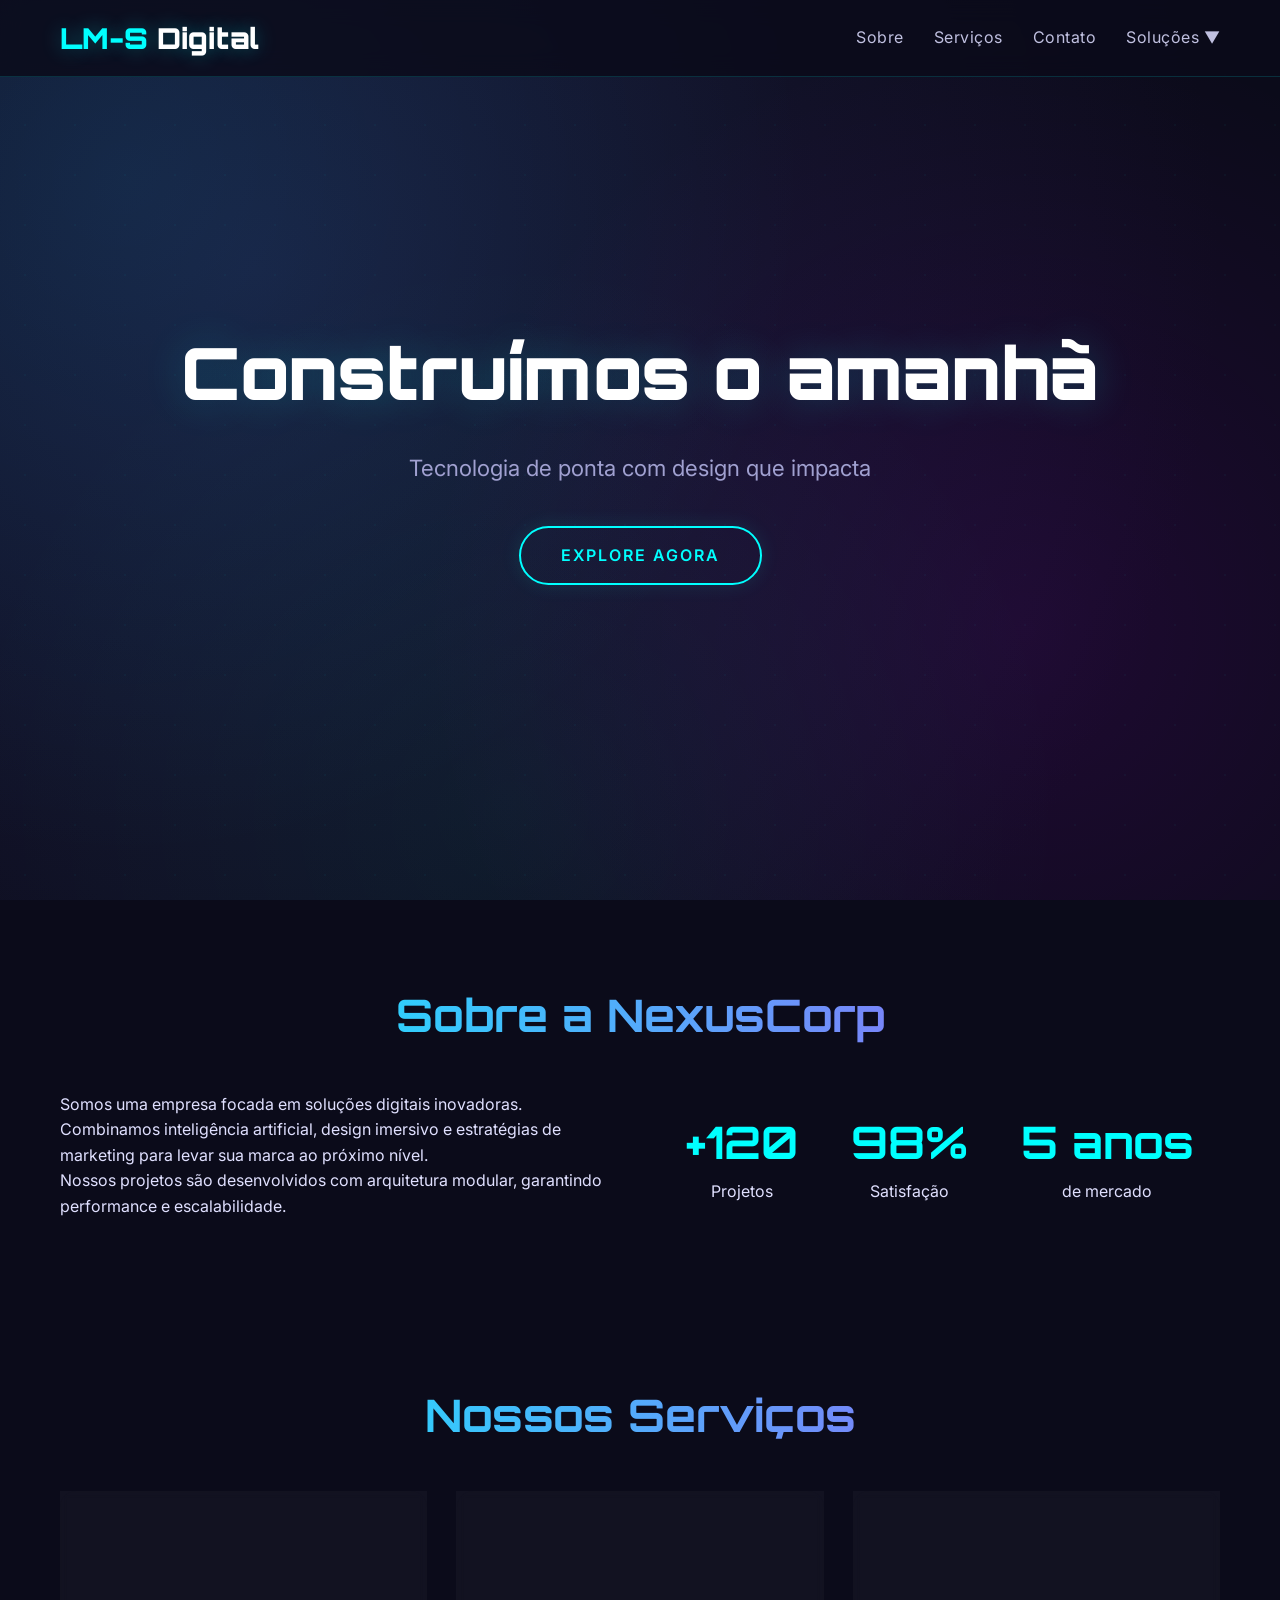
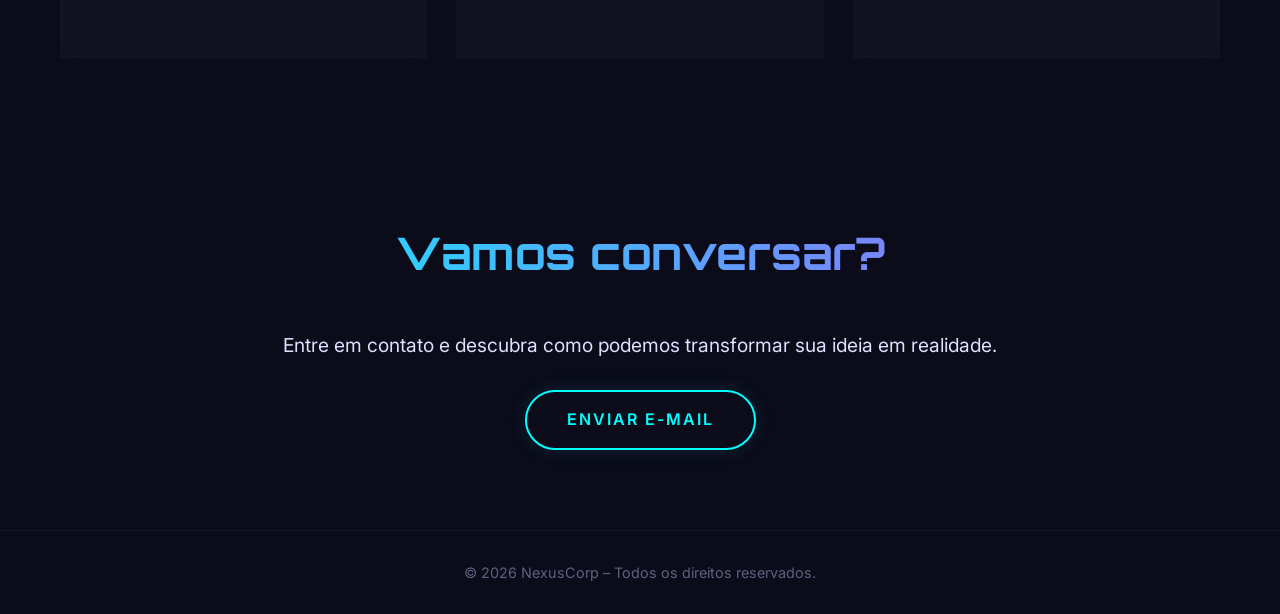
==== index.html @ a948b9ca "versão 01 completa" ====
<!DOCTYPE html>
<html lang="pt-BR">
<head>
  <meta charset="UTF-8">
  <meta name="viewport" content="width=device-width, initial-scale=1.0">
  <title>NexusCorp - Futuro da Tecnologia</title>
  <link rel="stylesheet" href="css/style.css">
  <link href="https://fonts.googleapis.com/css2?family=Orbitron:wght@400;700;900&family=Inter:wght@300;400;600&display=swap" rel="stylesheet">
</head>
<body>
  <!-- Fundo com partículas -->
  <div id="particles"></div>

  <!-- Navbar Futurista -->
  <nav class="navbar">
    <div class="container">
      <a href="#" class="logo">LM-S <span>Digital</span></a>
      <ul class="nav-links">
        <li><a href="#sobre">Sobre</a></li>
        <li><a href="#servicos">Serviços</a></li>
        <li><a href="#contato">Contato</a></li>
        <li class="dropdown">
          <a href="#" class="dropdown-toggle">Soluções ▼</a>
          <ul class="dropdown-menu">
            <li><a href="pages/institucional/index.html">Institucional</a></li>
            <li><a href="pages/portfolio/index.html">Portfólio</a></li>
            <li><a href="pages/ecommerce/index.html">E‑commerce</a></li>
            <li><a href="pages/blog/index.html">Blog</a></li>
            <li><a href="pages/landing/index.html">Landing Page</a></li>
          </ul>
        </li>
      </ul>
      <div class="hamburger">☰</div>
    </div>
  </nav>

  <!-- Hero -->
  <section class="hero">
    <div class="container">
      <h1 class="glitch" data-text="Construímos o amanhã">Construímos o amanhã</h1>
      <p class="subtitle">Tecnologia de ponta com design que impacta</p>
      <a href="#servicos" class="btn-neon">Explore agora</a>
    </div>
  </section>

  <!-- Sobre -->
  <section id="sobre" class="sobre">
    <div class="container">
      <h2>Sobre a NexusCorp</h2>
      <div class="grid-2">
        <div>
          <p>Somos uma empresa focada em soluções digitais inovadoras. Combinamos inteligência artificial, design imersivo e estratégias de marketing para levar sua marca ao próximo nível.</p>
          <p>Nossos projetos são desenvolvidos com arquitetura modular, garantindo performance e escalabilidade.</p>
        </div>
        <div class="stats">
          <div><span>+120</span> Projetos</div>
          <div><span>98%</span> Satisfação</div>
          <div><span>5 anos</span> de mercado</div>
        </div>
      </div>
    </div>
  </section>

  <!-- Serviços -->
  <section id="servicos" class="servicos">
    <div class="container">
      <h2>Nossos Serviços</h2>
      <div class="cards">
        <div class="card"><h3>Web Design</h3><p>Experiências visuais futuristas e responsivas.</p></div>
        <div class="card"><h3>Desenvolvimento</h3><p>Sistemas robustos com as melhores práticas.</p></div>
        <div class="card"><h3>Consultoria</h3><p>Estratégia digital para alavancar seu negócio.</p></div>
      </div>
    </div>
  </section>

  <!-- Contato -->
  <section id="contato" class="contato">
    <div class="container">
      <h2>Vamos conversar?</h2>
      <p>Entre em contato e descubra como podemos transformar sua ideia em realidade.</p>
      <a href="mailto:contato@nexuscorp.com" class="btn-neon">Enviar e-mail</a>
    </div>
  </section>

  <footer>
    <div class="container">
      <p>© 2026 NexusCorp – Todos os direitos reservados.</p>
    </div>
  </footer>

  <script src="js/script.js"></script>
</body>
</html>
---- css/style.css ----
/* Reset e base */
* {
  margin: 0;
  padding: 0;
  box-sizing: border-box;
}

body {
  font-family: 'Inter', sans-serif;
  background: #0b0b1a;
  color: #e0e0ff;
  line-height: 1.6;
  overflow-x: hidden;
}

.container {
  max-width: 1200px;
  margin: 0 auto;
  padding: 0 20px;
}

/* Partículas */
#particles {
  position: fixed;
  top: 0;
  left: 0;
  width: 100%;
  height: 100%;
  z-index: -1;
  background: radial-gradient(circle at 20% 30%, #1a1a3a, #0b0b1a 80%);
  overflow: hidden;
}

#particles::before {
  content: '';
  position: absolute;
  width: 200%;
  height: 200%;
  background: radial-gradient(circle, rgba(0, 255, 255, 0.03) 1px, transparent 1px);
  background-size: 50px 50px;
  animation: drift 60s linear infinite;
}

@keyframes drift {
  0% { transform: translate(0, 0) rotate(0deg); }
  100% { transform: translate(-20%, -20%) rotate(10deg); }
}

/* Bolhas flutuantes (partículas) */
#particles::after {
  content: '';
  position: absolute;
  width: 100%;
  height: 100%;
  background:
    radial-gradient(circle at 10% 20%, rgba(0, 200, 255, 0.1) 0%, transparent 50%),
    radial-gradient(circle at 80% 70%, rgba(200, 0, 255, 0.1) 0%, transparent 50%),
    radial-gradient(circle at 40% 90%, rgba(0, 255, 200, 0.05) 0%, transparent 50%);
  animation: pulseGlow 8s ease-in-out infinite alternate;
}

@keyframes pulseGlow {
  0% { opacity: 0.5; }
  100% { opacity: 1; }
}

/* Navbar */
.navbar {
  position: fixed;
  top: 0;
  width: 100%;
  background: rgba(11, 11, 26, 0.85);
  backdrop-filter: blur(12px);
  border-bottom: 1px solid rgba(0, 255, 255, 0.15);
  z-index: 1000;
  padding: 15px 0;
}

.navbar .container {
  display: flex;
  justify-content: space-between;
  align-items: center;
}

.logo {
  font-family: 'Orbitron', sans-serif;
  font-size: 1.8rem;
  font-weight: 900;
  color: #00ffff;
  text-decoration: none;
  text-shadow: 0 0 20px rgba(0, 255, 255, 0.3);
}

.logo span {
  color: #fff;
}

.nav-links {
  list-style: none;
  display: flex;
  align-items: center;
  gap: 30px;
}

.nav-links a {
  color: #c0c0e0;
  text-decoration: none;
  font-weight: 400;
  transition: 0.3s;
  font-size: 1rem;
  letter-spacing: 0.5px;
}

.nav-links a:hover {
  color: #00ffff;
  text-shadow: 0 0 15px rgba(0, 255, 255, 0.4);
}

.dropdown {
  position: relative;
}

.dropdown-menu {
  position: absolute;
  top: 40px;
  left: 0;
  background: rgba(20, 20, 50, 0.95);
  backdrop-filter: blur(12px);
  border: 1px solid rgba(0, 255, 255, 0.2);
  border-radius: 8px;
  padding: 10px 0;
  min-width: 200px;
  list-style: none;
  opacity: 0;
  visibility: hidden;
  transform: translateY(-10px);
  transition: 0.3s ease;
  box-shadow: 0 20px 40px rgba(0,0,0,0.6);
}

.dropdown-menu li {
  padding: 0;
}

.dropdown-menu a {
  display: block;
  padding: 10px 20px;
  color: #c0c0e0;
  transition: 0.2s;
}

.dropdown-menu a:hover {
  background: rgba(0, 255, 255, 0.1);
  color: #00ffff;
}

.dropdown:hover .dropdown-menu {
  opacity: 1;
  visibility: visible;
  transform: translateY(0);
}

.hamburger {
  display: none;
  font-size: 1.8rem;
  color: #fff;
  cursor: pointer;
}

/* Hero */
.hero {
  min-height: 100vh;
  display: flex;
  align-items: center;
  text-align: center;
  padding-top: 80px;
}

.hero h1 {
  font-family: 'Orbitron', sans-serif;
  font-size: 4.5rem;
  font-weight: 900;
  color: #fff;
  text-shadow: 0 0 40px rgba(0, 255, 255, 0.2);
  margin-bottom: 20px;
  position: relative;
  display: inline-block;
}

.glitch {
  animation: glitch 3s infinite;
}

@keyframes glitch {
  0%, 100% { transform: skew(0); opacity: 1; }
  5% { transform: skew(-2deg); opacity: 0.8; text-shadow: 2px 0 #ff00ff, -2px 0 #00ffff; }
  10% { transform: skew(2deg); opacity: 1; text-shadow: -2px 0 #ff00ff, 2px 0 #00ffff; }
  15% { transform: skew(0); opacity: 1; text-shadow: none; }
}

.subtitle {
  font-size: 1.4rem;
  color: #a0a0d0;
  margin-bottom: 40px;
}

.btn-neon {
  display: inline-block;
  padding: 15px 40px;
  border: 2px solid #00ffff;
  border-radius: 50px;
  color: #00ffff;
  text-transform: uppercase;
  font-weight: 600;
  letter-spacing: 2px;
  text-decoration: none;
  background: transparent;
  transition: 0.4s;
  box-shadow: 0 0 20px rgba(0, 255, 255, 0.1);
}

.btn-neon:hover {
  background: #00ffff;
  color: #0b0b1a;
  box-shadow: 0 0 40px rgba(0, 255, 255, 0.4);
  transform: scale(1.05);
}

/* Seções comuns */
section {
  padding: 80px 0;
}

h2 {
  font-family: 'Orbitron', sans-serif;
  font-size: 2.8rem;
  margin-bottom: 40px;
  text-align: center;
  background: linear-gradient(90deg, #00ffff, #a855f7);
  -webkit-background-clip: text;
  -webkit-text-fill-color: transparent;
}

.grid-2 {
  display: grid;
  grid-template-columns: 1fr 1fr;
  gap: 40px;
  align-items: center;
}

.stats {
  display: flex;
  justify-content: space-around;
  text-align: center;
}

.stats div span {
  display: block;
  font-family: 'Orbitron', sans-serif;
  font-size: 2.8rem;
  font-weight: 700;
  color: #00ffff;
}

.cards {
  display: grid;
  grid-template-columns: repeat(auto-fit, minmax(250px, 1fr));
  gap: 30px;
}

.card {
  background: rgba(255,255,255,0.03);
  backdrop-filter: blur(4px);
  padding: 30px;
  border-radius: 16px;
  border: 1px solid rgba(0, 255, 255, 0.1);
  text-align: center;
  transition: 0.4s;
}

.card:hover {
  transform: translateY(-10px);
  border-color: #00ffff;
  box-shadow: 0 10px 40px rgba(0, 255, 255, 0.1);
}

.card h3 {
  font-size: 1.5rem;
  margin-bottom: 15px;
  color: #fff;
}

.contato {
  text-align: center;
}

.contato p {
  font-size: 1.2rem;
  margin-bottom: 30px;
}

footer {
  text-align: center;
  padding: 30px 0;
  border-top: 1px solid rgba(255,255,255,0.05);
  color: #606080;
  font-size: 0.9rem;
}

/* Responsivo */
@media (max-width: 768px) {
  .nav-links {
    display: none;
    flex-direction: column;
    background: rgba(11,11,26,0.95);
    backdrop-filter: blur(12px);
    position: absolute;
    top: 70px;
    left: 0;
    width: 100%;
    padding: 20px;
    gap: 15px;
    border-bottom: 1px solid rgba(0,255,255,0.1);
  }
  .nav-links.open {
    display: flex;
  }
  .hamburger {
    display: block;
  }
  .dropdown-menu {
    position: static;
    opacity: 1;
    visibility: visible;
    transform: none;
    background: transparent;
    border: none;
    box-shadow: none;
    padding-left: 20px;
  }
  .dropdown:hover .dropdown-menu {
    opacity: 1;
    visibility: visible;
    transform: none;
  }
  .hero h1 {
    font-size: 2.8rem;
  }
  .grid-2 {
    grid-template-columns: 1fr;
  }
  .stats {
    flex-wrap: wrap;
    gap: 20px;
  }
}
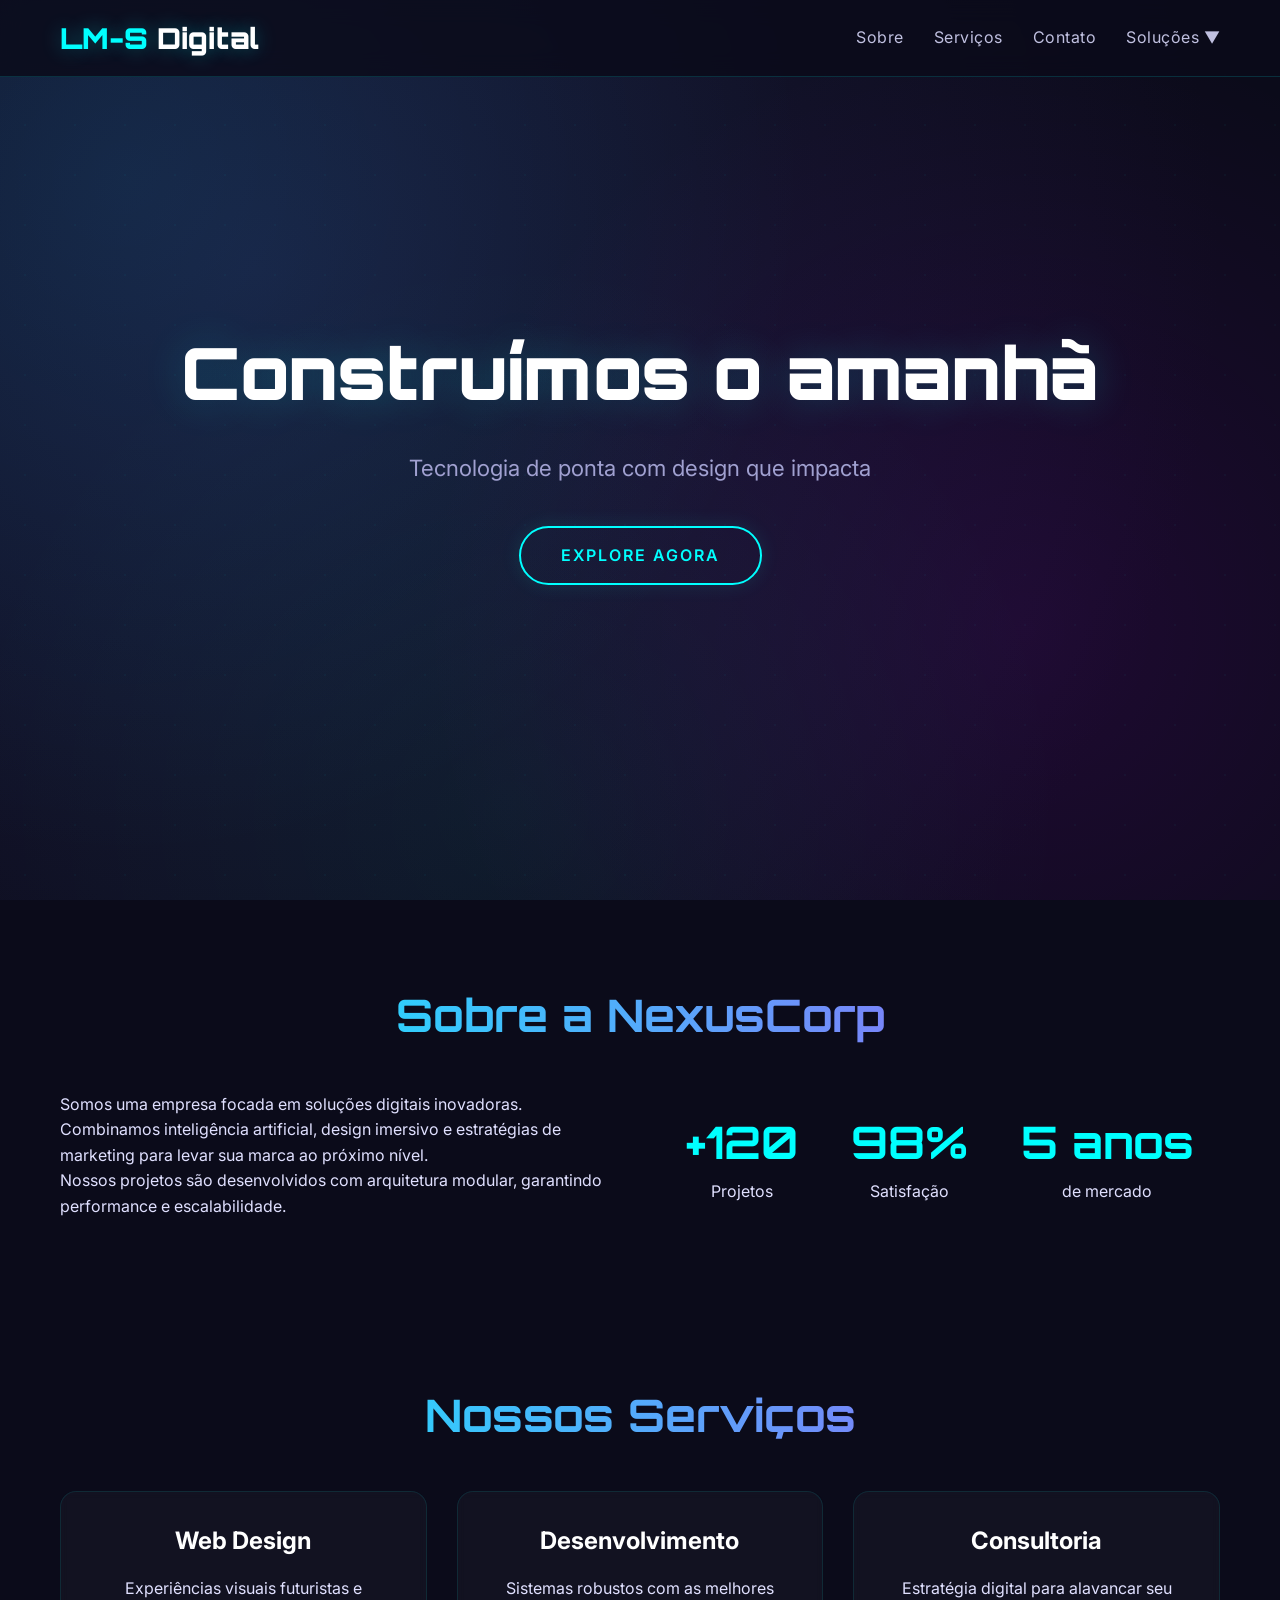
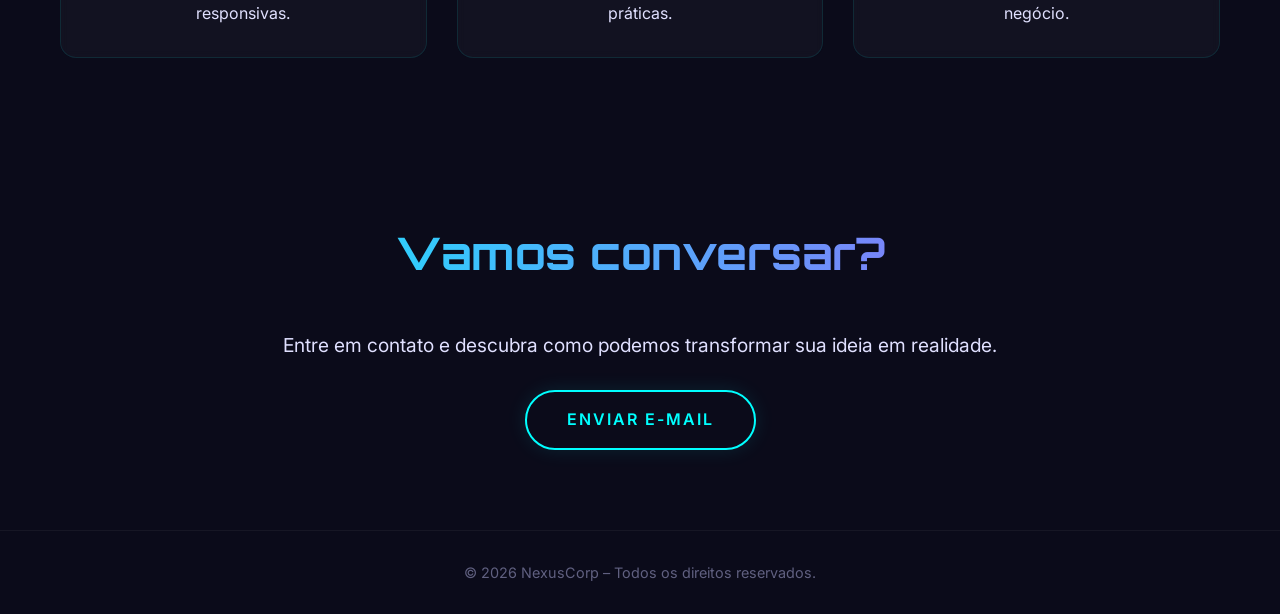
==== commit 96076062: "Alteração de titulo" ====
--- a/index.html
+++ b/index.html
@@ -3,7 +3,7 @@
 <head>
   <meta charset="UTF-8">
   <meta name="viewport" content="width=device-width, initial-scale=1.0">
-  <title>NexusCorp - Futuro da Tecnologia</title>
+  <title>LM-S Digital Futuro da Tecnologia</title>
   <link rel="stylesheet" href="css/style.css">
   <link href="https://fonts.googleapis.com/css2?family=Orbitron:wght@400;700;900&family=Inter:wght@300;400;600&display=swap" rel="stylesheet">
 </head>
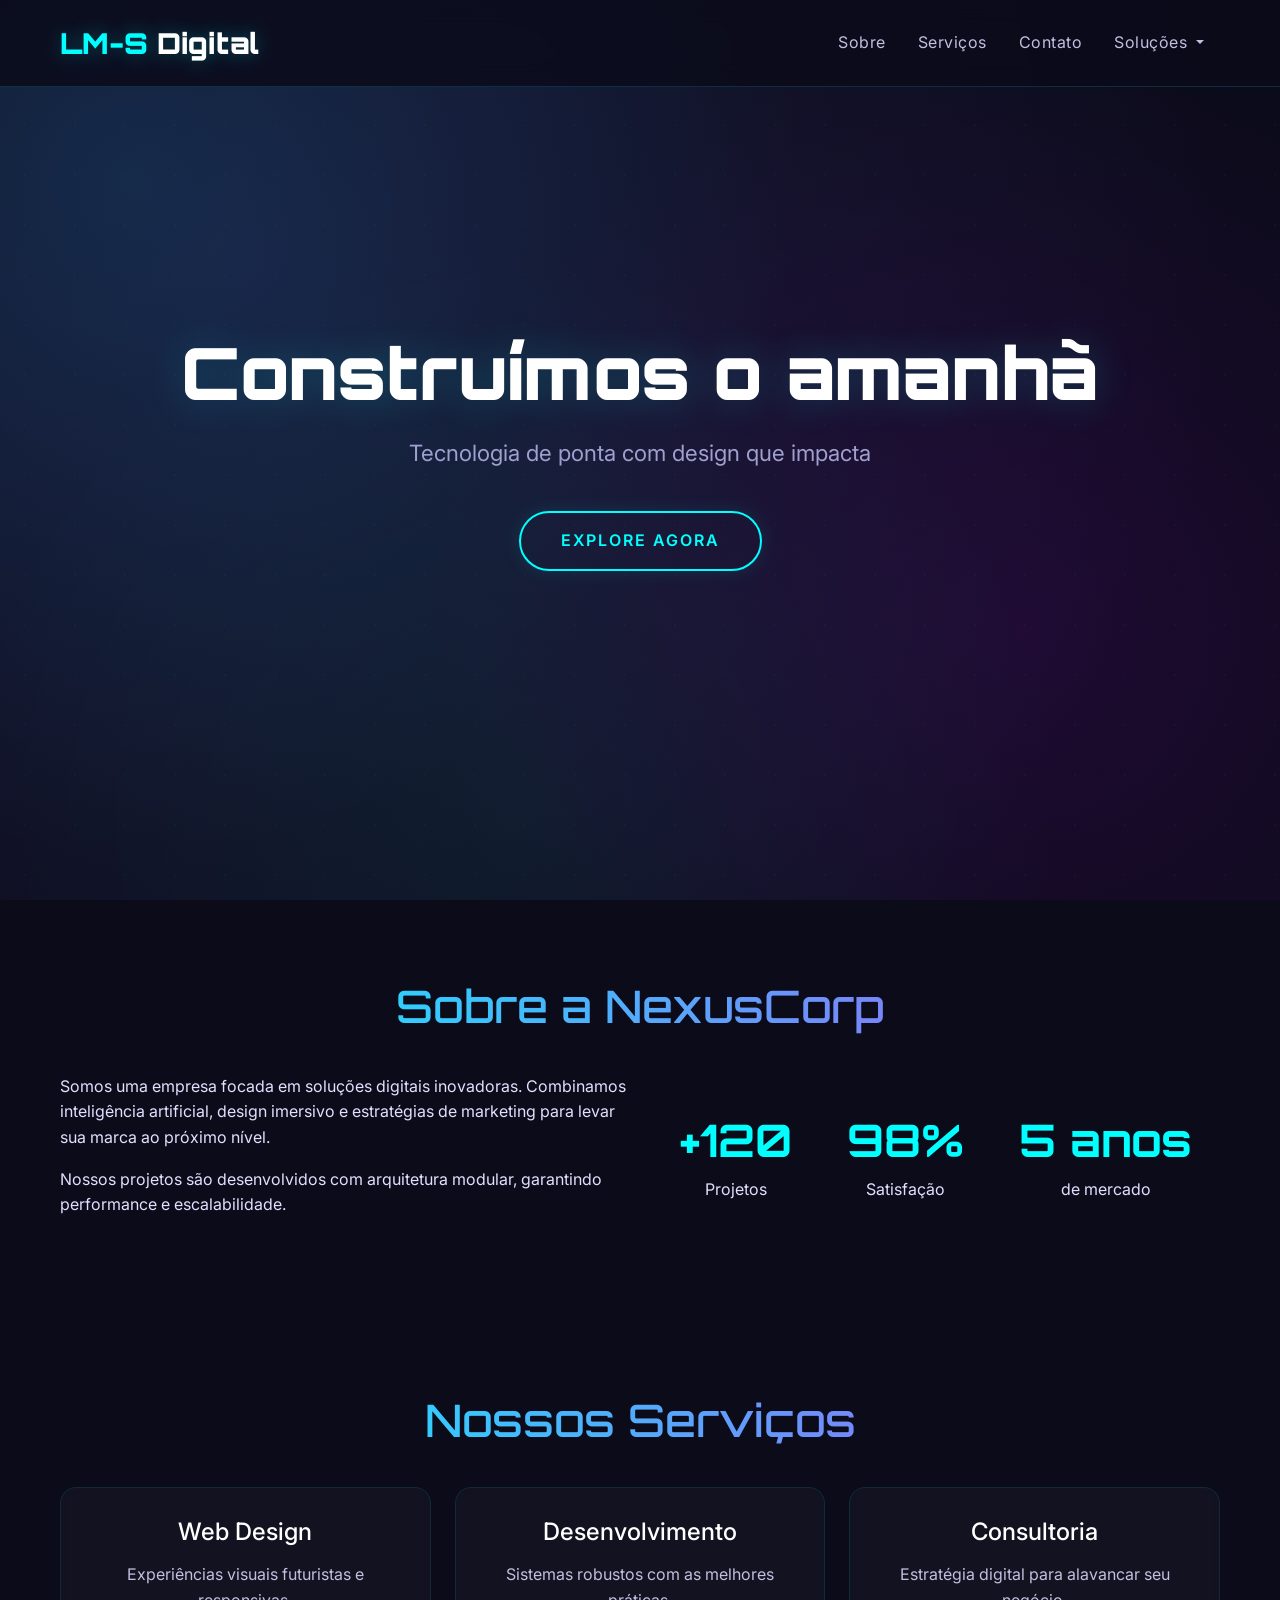
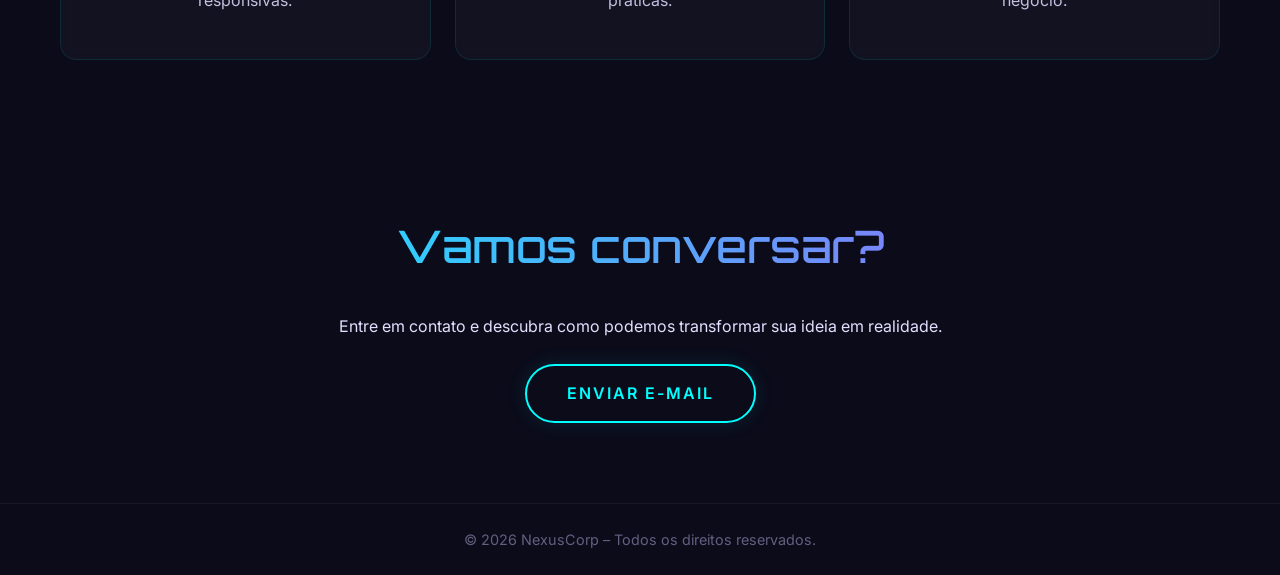
==== commit 9ba83a6f: "Adaptações pra resposividade na pagina principal" ====
--- a/index.html
+++ b/index.html
@@ -1,93 +1,140 @@
 <!DOCTYPE html>
 <html lang="pt-BR">
 <head>
-  <meta charset="UTF-8">
-  <meta name="viewport" content="width=device-width, initial-scale=1.0">
-  <title>LM-S Digital Futuro da Tecnologia</title>
-  <link rel="stylesheet" href="css/style.css">
-  <link href="https://fonts.googleapis.com/css2?family=Orbitron:wght@400;700;900&family=Inter:wght@300;400;600&display=swap" rel="stylesheet">
+  <meta charset="UTF-8" />
+  <meta name="viewport" content="width=device-width, initial-scale=1.0" />
+  <title>LM-S Digital - Futuro da Tecnologia</title>
+
+  <!-- Bootstrap 5 CSS -->
+  <link href="https://cdn.jsdelivr.net/npm/bootstrap@5.3.0/dist/css/bootstrap.min.css" rel="stylesheet" />
+  <!-- Bootstrap Icons (opcional) -->
+  <link rel="stylesheet" href="https://cdn.jsdelivr.net/npm/bootstrap-icons@1.11.3/font/bootstrap-icons.min.css" />
+
+  <!-- Google Fonts -->
+  <link href="https://fonts.googleapis.com/css2?family=Orbitron:wght@400;700;900&family=Inter:wght@300;400;600&display=swap" rel="stylesheet" />
+
+  <!-- Seu CSS personalizado (sobrescreve o Bootstrap) -->
+  <link rel="stylesheet" href="css/style.css" />
 </head>
 <body>
+
   <!-- Fundo com partículas -->
   <div id="particles"></div>
 
-  <!-- Navbar Futurista -->
-  <nav class="navbar">
+  <!-- ===== NAVBAR BOOTSTRAP ===== -->
+  <nav class="navbar navbar-expand-lg custom-navbar fixed-top">
     <div class="container">
-      <a href="#" class="logo">LM-S <span>Digital</span></a>
-      <ul class="nav-links">
-        <li><a href="#sobre">Sobre</a></li>
-        <li><a href="#servicos">Serviços</a></li>
-        <li><a href="#contato">Contato</a></li>
-        <li class="dropdown">
-          <a href="#" class="dropdown-toggle">Soluções ▼</a>
-          <ul class="dropdown-menu">
-            <li><a href="pages/institucional/index.html">Institucional</a></li>
-            <li><a href="pages/portfolio/index.html">Portfólio</a></li>
-            <li><a href="pages/ecommerce/index.html">E‑commerce</a></li>
-            <li><a href="pages/blog/index.html">Blog</a></li>
-            <li><a href="pages/landing/index.html">Landing Page</a></li>
-          </ul>
-        </li>
-      </ul>
-      <div class="hamburger">☰</div>
+      <!-- Logo -->
+      <a class="navbar-brand logo" href="#">LM-S <span>Digital</span></a>
+
+      <!-- Botão hambúrguer (Bootstrap) -->
+      <button class="navbar-toggler" type="button" data-bs-toggle="collapse" data-bs-target="#navbarContent" 
+              aria-controls="navbarContent" aria-expanded="false" aria-label="Toggle navigation">
+        <span class="navbar-toggler-icon"></span>
+      </button>
+
+      <!-- Menu colapsável -->
+      <div class="collapse navbar-collapse" id="navbarContent">
+        <ul class="navbar-nav ms-auto mb-2 mb-lg-0 align-items-lg-center">
+          <li class="nav-item"><a class="nav-link" href="#sobre">Sobre</a></li>
+          <li class="nav-item"><a class="nav-link" href="#servicos">Serviços</a></li>
+          <li class="nav-item"><a class="nav-link" href="#contato">Contato</a></li>
+
+          <!-- Dropdown "Soluções" -->
+          <li class="nav-item dropdown">
+            <a class="nav-link dropdown-toggle" href="#" id="navbarDropdown" role="button" 
+               data-bs-toggle="dropdown" aria-expanded="false">
+              Soluções
+            </a>
+            <ul class="dropdown-menu custom-dropdown" aria-labelledby="navbarDropdown">
+              <li><a class="dropdown-item" href="pages/institucional/index.html">Institucional</a></li>
+              <li><a class="dropdown-item" href="pages/portfolio/index.html">Portfólio</a></li>
+              <li><a class="dropdown-item" href="pages/ecommerce/index.html">E‑commerce</a></li>
+              <li><a class="dropdown-item" href="pages/blog/index.html">Blog</a></li>
+              <li><a class="dropdown-item" href="pages/landing/index.html">Landing Page</a></li>
+            </ul>
+          </li>
+        </ul>
+      </div>
     </div>
   </nav>
 
-  <!-- Hero -->
+  <!-- ===== HERO ===== -->
   <section class="hero">
-    <div class="container">
+    <div class="container text-center">
       <h1 class="glitch" data-text="Construímos o amanhã">Construímos o amanhã</h1>
       <p class="subtitle">Tecnologia de ponta com design que impacta</p>
       <a href="#servicos" class="btn-neon">Explore agora</a>
     </div>
   </section>
 
-  <!-- Sobre -->
+  <!-- ===== SOBRE ===== -->
   <section id="sobre" class="sobre">
     <div class="container">
       <h2>Sobre a NexusCorp</h2>
-      <div class="grid-2">
-        <div>
+      <div class="row align-items-center">
+        <div class="col-lg-6">
           <p>Somos uma empresa focada em soluções digitais inovadoras. Combinamos inteligência artificial, design imersivo e estratégias de marketing para levar sua marca ao próximo nível.</p>
           <p>Nossos projetos são desenvolvidos com arquitetura modular, garantindo performance e escalabilidade.</p>
         </div>
-        <div class="stats">
-          <div><span>+120</span> Projetos</div>
-          <div><span>98%</span> Satisfação</div>
-          <div><span>5 anos</span> de mercado</div>
+        <div class="col-lg-6">
+          <div class="stats d-flex justify-content-around text-center">
+            <div><span>+120</span> Projetos</div>
+            <div><span>98%</span> Satisfação</div>
+            <div><span>5 anos</span> de mercado</div>
+          </div>
         </div>
       </div>
     </div>
   </section>
 
-  <!-- Serviços -->
+  <!-- ===== SERVIÇOS ===== -->
   <section id="servicos" class="servicos">
     <div class="container">
       <h2>Nossos Serviços</h2>
-      <div class="cards">
-        <div class="card"><h3>Web Design</h3><p>Experiências visuais futuristas e responsivas.</p></div>
-        <div class="card"><h3>Desenvolvimento</h3><p>Sistemas robustos com as melhores práticas.</p></div>
-        <div class="card"><h3>Consultoria</h3><p>Estratégia digital para alavancar seu negócio.</p></div>
+      <div class="row g-4">
+        <div class="col-md-4">
+          <div class="card h-100 text-center">
+            <h3>Web Design</h3>
+            <p>Experiências visuais futuristas e responsivas.</p>
+          </div>
+        </div>
+        <div class="col-md-4">
+          <div class="card h-100 text-center">
+            <h3>Desenvolvimento</h3>
+            <p>Sistemas robustos com as melhores práticas.</p>
+          </div>
+        </div>
+        <div class="col-md-4">
+          <div class="card h-100 text-center">
+            <h3>Consultoria</h3>
+            <p>Estratégia digital para alavancar seu negócio.</p>
+          </div>
+        </div>
       </div>
     </div>
   </section>
 
-  <!-- Contato -->
-  <section id="contato" class="contato">
+  <!-- ===== CONTATO ===== -->
+  <section id="contato" class="contato text-center">
     <div class="container">
       <h2>Vamos conversar?</h2>
-      <p>Entre em contato e descubra como podemos transformar sua ideia em realidade.</p>
+      <p class="mb-4">Entre em contato e descubra como podemos transformar sua ideia em realidade.</p>
       <a href="mailto:contato@nexuscorp.com" class="btn-neon">Enviar e-mail</a>
     </div>
   </section>
 
-  <footer>
+  <!-- ===== FOOTER ===== -->
+  <footer class="text-center py-4">
     <div class="container">
-      <p>© 2026 NexusCorp – Todos os direitos reservados.</p>
+      <p class="mb-0">© 2026 NexusCorp – Todos os direitos reservados.</p>
     </div>
   </footer>
 
+  <!-- Bootstrap JS (necessário para o menu colapsável e dropdown) -->
+  <script src="https://cdn.jsdelivr.net/npm/bootstrap@5.3.0/dist/js/bootstrap.bundle.min.js"></script>
+
+  <!-- Seu JavaScript personalizado -->
   <script src="js/script.js"></script>
 </body>
 </html>
--- a/css/style.css
+++ b/css/style.css
@@ -1,4 +1,4 @@
-/* Reset e base */
+/* ========== RESET E BASE ========== */
 * {
   margin: 0;
   padding: 0;
@@ -19,7 +19,7 @@
   padding: 0 20px;
 }
 
-/* Partículas */
+/* ========== PARTÍCULAS ========== */
 #particles {
   position: fixed;
   top: 0;
@@ -46,7 +46,6 @@
   100% { transform: translate(-20%, -20%) rotate(10deg); }
 }
 
-/* Bolhas flutuantes (partículas) */
 #particles::after {
   content: '';
   position: absolute;
@@ -64,110 +63,75 @@
   100% { opacity: 1; }
 }
 
-/* Navbar */
-.navbar {
-  position: fixed;
-  top: 0;
-  width: 100%;
+/* ========== NAVBAR BOOTSTRAP PERSONALIZADA ========== */
+.custom-navbar {
   background: rgba(11, 11, 26, 0.85);
   backdrop-filter: blur(12px);
   border-bottom: 1px solid rgba(0, 255, 255, 0.15);
-  z-index: 1000;
   padding: 15px 0;
 }
 
-.navbar .container {
-  display: flex;
-  justify-content: space-between;
-  align-items: center;
-}
-
-.logo {
+.custom-navbar .navbar-brand.logo {
   font-family: 'Orbitron', sans-serif;
   font-size: 1.8rem;
   font-weight: 900;
   color: #00ffff;
-  text-decoration: none;
   text-shadow: 0 0 20px rgba(0, 255, 255, 0.3);
 }
 
-.logo span {
+.custom-navbar .navbar-brand.logo span {
   color: #fff;
 }
 
-.nav-links {
-  list-style: none;
-  display: flex;
-  align-items: center;
-  gap: 30px;
-}
-
-.nav-links a {
-  color: #c0c0e0;
-  text-decoration: none;
+/* Links da navbar */
+.custom-navbar .nav-link {
+  color: #c0c0e0 !important;
   font-weight: 400;
-  transition: 0.3s;
   font-size: 1rem;
   letter-spacing: 0.5px;
-}
-
-.nav-links a:hover {
-  color: #00ffff;
+  transition: 0.3s;
+  padding: 8px 16px !important;
+}
+
+.custom-navbar .nav-link:hover {
+  color: #00ffff !important;
   text-shadow: 0 0 15px rgba(0, 255, 255, 0.4);
 }
 
-.dropdown {
-  position: relative;
-}
-
-.dropdown-menu {
-  position: absolute;
-  top: 40px;
-  left: 0;
+/* Botão hambúrguer */
+.custom-navbar .navbar-toggler {
+  border: 1px solid rgba(0, 255, 255, 0.3);
+  padding: 8px 12px;
+}
+
+.custom-navbar .navbar-toggler-icon {
+  background-image: url("data:image/svg+xml,%3csvg xmlns='http://www.w3.org/2000/svg' viewBox='0 0 30 30'%3e%3cpath stroke='rgba(0, 255, 255, 0.8)' stroke-linecap='round' stroke-miterlimit='10' stroke-width='2' d='M4 7h22M4 15h22M4 23h22'/%3e%3c/svg%3e") !important;
+}
+
+/* Dropdown */
+.custom-navbar .dropdown-menu.custom-dropdown {
   background: rgba(20, 20, 50, 0.95);
   backdrop-filter: blur(12px);
   border: 1px solid rgba(0, 255, 255, 0.2);
   border-radius: 8px;
   padding: 10px 0;
-  min-width: 200px;
-  list-style: none;
-  opacity: 0;
-  visibility: hidden;
-  transform: translateY(-10px);
-  transition: 0.3s ease;
-  box-shadow: 0 20px 40px rgba(0,0,0,0.6);
-}
-
-.dropdown-menu li {
-  padding: 0;
-}
-
-.dropdown-menu a {
-  display: block;
+  box-shadow: 0 20px 40px rgba(0, 0, 0, 0.6);
+}
+
+.custom-navbar .dropdown-item {
+  color: #c0c0e0;
   padding: 10px 20px;
-  color: #c0c0e0;
   transition: 0.2s;
 }
 
-.dropdown-menu a:hover {
+.custom-navbar .dropdown-item:hover {
   background: rgba(0, 255, 255, 0.1);
   color: #00ffff;
 }
 
-.dropdown:hover .dropdown-menu {
-  opacity: 1;
-  visibility: visible;
-  transform: translateY(0);
-}
-
-.hamburger {
-  display: none;
-  font-size: 1.8rem;
-  color: #fff;
-  cursor: pointer;
-}
-
-/* Hero */
+/* No mobile, o dropdown já funciona com clique (data-bs-toggle) */
+
+/* ========== HERO ========== */
 .hero {
   min-height: 100vh;
   display: flex;
@@ -183,7 +147,6 @@
   color: #fff;
   text-shadow: 0 0 40px rgba(0, 255, 255, 0.2);
   margin-bottom: 20px;
-  position: relative;
   display: inline-block;
 }
 
@@ -226,7 +189,7 @@
   transform: scale(1.05);
 }
 
-/* Seções comuns */
+/* ========== SEÇÕES ========== */
 section {
   padding: 80px 0;
 }
@@ -241,46 +204,20 @@
   -webkit-text-fill-color: transparent;
 }
 
-.grid-2 {
-  display: grid;
-  grid-template-columns: 1fr 1fr;
-  gap: 40px;
-  align-items: center;
-}
-
-.stats {
-  display: flex;
-  justify-content: space-around;
-  text-align: center;
-}
-
-.stats div span {
-  display: block;
-  font-family: 'Orbitron', sans-serif;
-  font-size: 2.8rem;
-  font-weight: 700;
-  color: #00ffff;
-}
-
-.cards {
-  display: grid;
-  grid-template-columns: repeat(auto-fit, minmax(250px, 1fr));
-  gap: 30px;
-}
-
+/* Cards */
 .card {
-  background: rgba(255,255,255,0.03);
+  background: rgba(255, 255, 255, 0.03) !important;
   backdrop-filter: blur(4px);
-  padding: 30px;
-  border-radius: 16px;
-  border: 1px solid rgba(0, 255, 255, 0.1);
-  text-align: center;
+  padding: 30px 20px;
+  border-radius: 16px !important;
+  border: 1px solid rgba(0, 255, 255, 0.1) !important;
   transition: 0.4s;
+  color: #e0e0ff;
 }
 
 .card:hover {
   transform: translateY(-10px);
-  border-color: #00ffff;
+  border-color: #00ffff !important;
   box-shadow: 0 10px 40px rgba(0, 255, 255, 0.1);
 }
 
@@ -290,67 +227,42 @@
   color: #fff;
 }
 
-.contato {
-  text-align: center;
-}
-
-.contato p {
-  font-size: 1.2rem;
-  margin-bottom: 30px;
-}
-
+.card p {
+  color: #c0c0e0;
+}
+
+/* Stats */
+.stats div span {
+  display: block;
+  font-family: 'Orbitron', sans-serif;
+  font-size: 2.8rem;
+  font-weight: 700;
+  color: #00ffff;
+}
+
+/* Footer */
 footer {
-  text-align: center;
-  padding: 30px 0;
-  border-top: 1px solid rgba(255,255,255,0.05);
+  border-top: 1px solid rgba(255, 255, 255, 0.05);
   color: #606080;
   font-size: 0.9rem;
 }
 
-/* Responsivo */
+/* ========== RESPONSIVIDADE ========== */
 @media (max-width: 768px) {
-  .nav-links {
-    display: none;
-    flex-direction: column;
-    background: rgba(11,11,26,0.95);
-    backdrop-filter: blur(12px);
-    position: absolute;
-    top: 70px;
-    left: 0;
-    width: 100%;
-    padding: 20px;
-    gap: 15px;
-    border-bottom: 1px solid rgba(0,255,255,0.1);
-  }
-  .nav-links.open {
-    display: flex;
-  }
-  .hamburger {
-    display: block;
-  }
-  .dropdown-menu {
-    position: static;
-    opacity: 1;
-    visibility: visible;
-    transform: none;
-    background: transparent;
-    border: none;
-    box-shadow: none;
-    padding-left: 20px;
-  }
-  .dropdown:hover .dropdown-menu {
-    opacity: 1;
-    visibility: visible;
-    transform: none;
-  }
   .hero h1 {
     font-size: 2.8rem;
   }
-  .grid-2 {
-    grid-template-columns: 1fr;
+  .subtitle {
+    font-size: 1.1rem;
+  }
+  h2 {
+    font-size: 2rem;
   }
   .stats {
     flex-wrap: wrap;
     gap: 20px;
   }
+  .stats div span {
+    font-size: 2rem;
+  }
 }
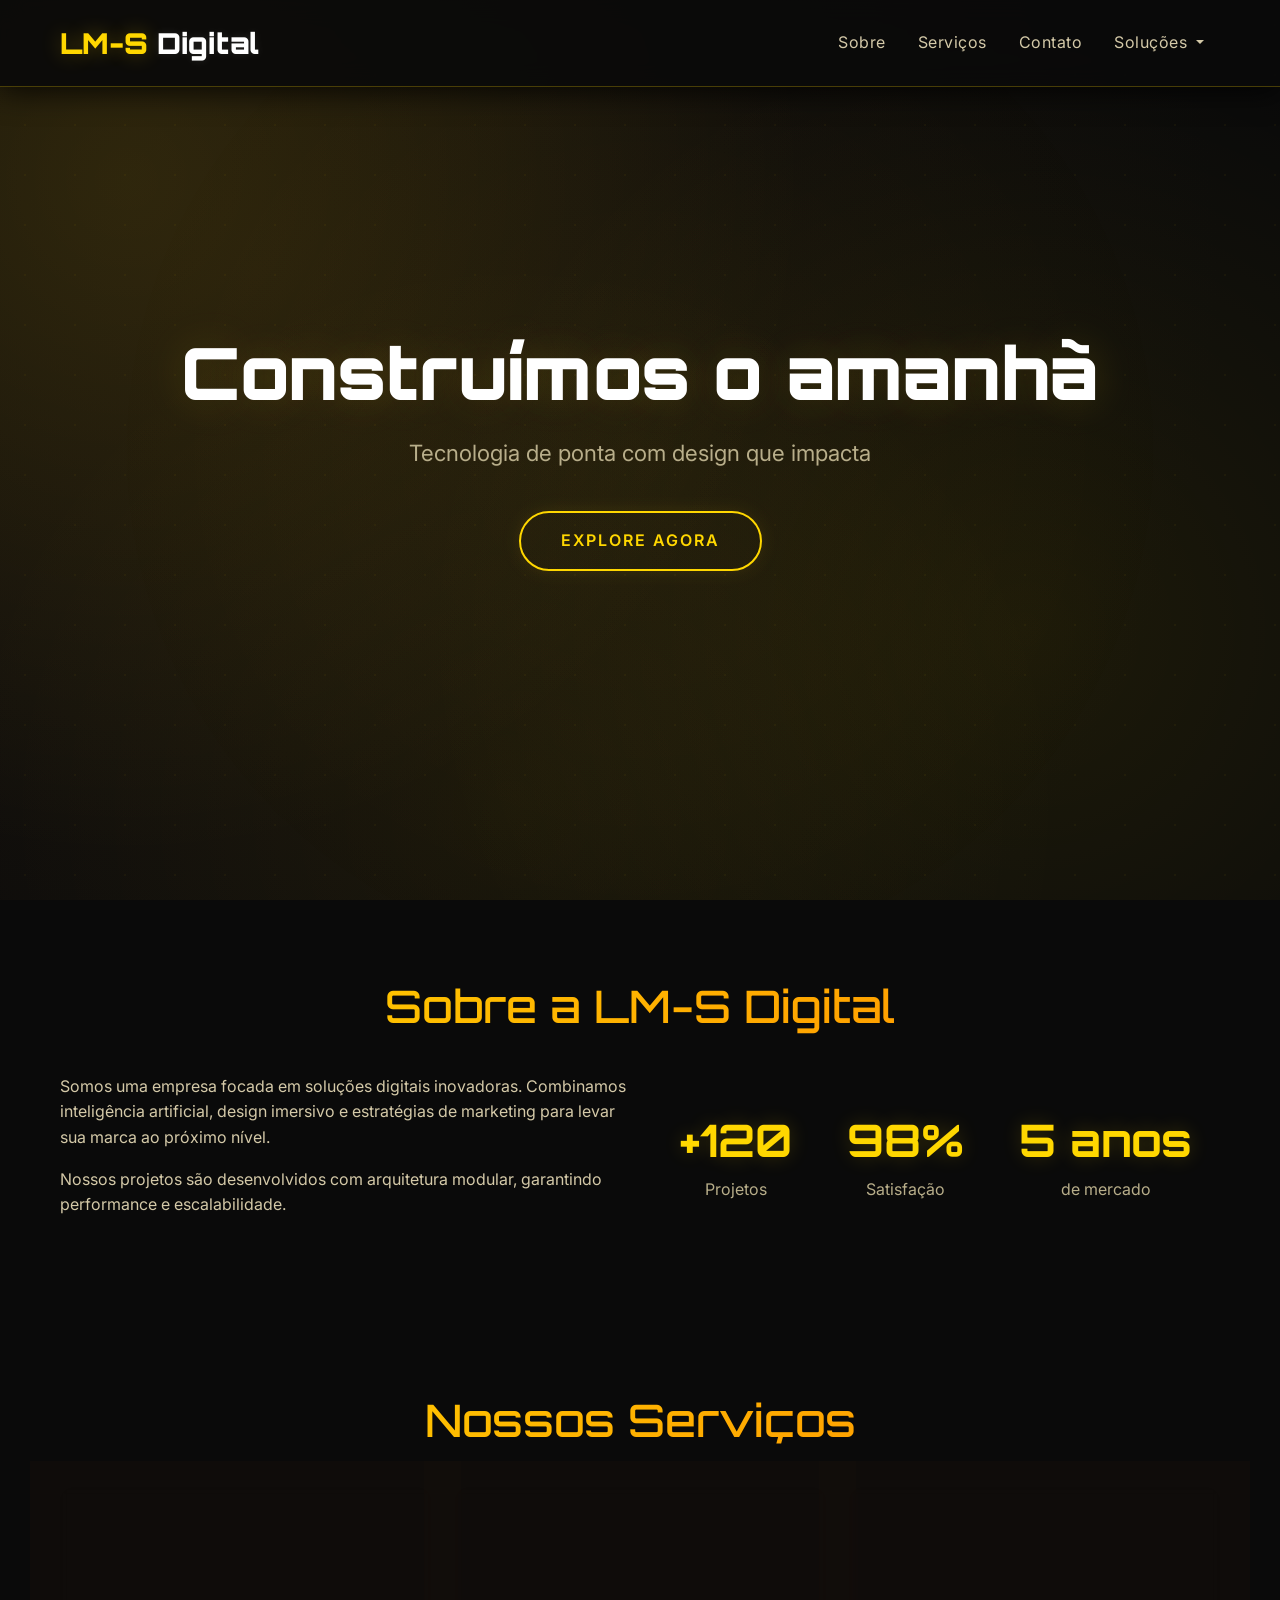
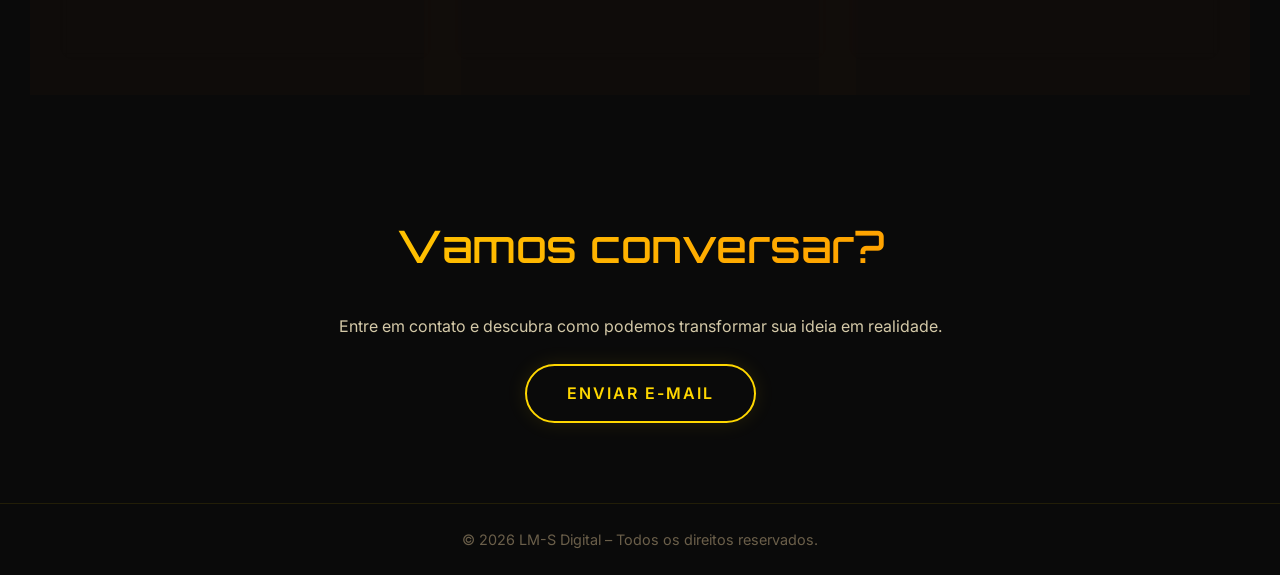
==== commit c72d31ca: "Mudança de estilo de pagina principal, e alterações na pagina institucional" ====
--- a/index.html
+++ b/index.html
@@ -71,7 +71,7 @@
   <!-- ===== SOBRE ===== -->
   <section id="sobre" class="sobre">
     <div class="container">
-      <h2>Sobre a NexusCorp</h2>
+      <h2>Sobre a LM-S Digital</h2>
       <div class="row align-items-center">
         <div class="col-lg-6">
           <p>Somos uma empresa focada em soluções digitais inovadoras. Combinamos inteligência artificial, design imersivo e estratégias de marketing para levar sua marca ao próximo nível.</p>
@@ -127,7 +127,7 @@
   <!-- ===== FOOTER ===== -->
   <footer class="text-center py-4">
     <div class="container">
-      <p class="mb-0">© 2026 NexusCorp – Todos os direitos reservados.</p>
+      <p class="mb-0">© 2026 LM-S Digital – Todos os direitos reservados.</p>
     </div>
   </footer>
 
--- a/css/style.css
+++ b/css/style.css
@@ -7,8 +7,8 @@
 
 body {
   font-family: 'Inter', sans-serif;
-  background: #0b0b1a;
-  color: #e0e0ff;
+  background: #0a0a0a; /* Preto absoluto */
+  color: #d4c9a8; /* Dourado claro para texto */
   line-height: 1.6;
   overflow-x: hidden;
 }
@@ -19,7 +19,7 @@
   padding: 0 20px;
 }
 
-/* ========== PARTÍCULAS ========== */
+/* ========== PARTÍCULAS (douradas) ========== */
 #particles {
   position: fixed;
   top: 0;
@@ -27,7 +27,7 @@
   width: 100%;
   height: 100%;
   z-index: -1;
-  background: radial-gradient(circle at 20% 30%, #1a1a3a, #0b0b1a 80%);
+  background: radial-gradient(circle at 20% 30%, #1a140e, #0a0a0a 80%);
   overflow: hidden;
 }
 
@@ -36,7 +36,7 @@
   position: absolute;
   width: 200%;
   height: 200%;
-  background: radial-gradient(circle, rgba(0, 255, 255, 0.03) 1px, transparent 1px);
+  background: radial-gradient(circle, rgba(255, 215, 0, 0.04) 1px, transparent 1px);
   background-size: 50px 50px;
   animation: drift 60s linear infinite;
 }
@@ -52,40 +52,41 @@
   width: 100%;
   height: 100%;
   background:
-    radial-gradient(circle at 10% 20%, rgba(0, 200, 255, 0.1) 0%, transparent 50%),
-    radial-gradient(circle at 80% 70%, rgba(200, 0, 255, 0.1) 0%, transparent 50%),
-    radial-gradient(circle at 40% 90%, rgba(0, 255, 200, 0.05) 0%, transparent 50%);
+    radial-gradient(circle at 10% 20%, rgba(255, 215, 0, 0.10) 0%, transparent 50%),
+    radial-gradient(circle at 80% 70%, rgba(255, 215, 0, 0.08) 0%, transparent 50%),
+    radial-gradient(circle at 40% 90%, rgba(255, 215, 0, 0.05) 0%, transparent 50%);
   animation: pulseGlow 8s ease-in-out infinite alternate;
 }
 
 @keyframes pulseGlow {
-  0% { opacity: 0.5; }
-  100% { opacity: 1; }
-}
-
-/* ========== NAVBAR BOOTSTRAP PERSONALIZADA ========== */
+  0% { opacity: 0.4; }
+  100% { opacity: 0.9; }
+}
+
+/* ========== NAVBAR BOOTSTRAP - DOURADA ========== */
 .custom-navbar {
-  background: rgba(11, 11, 26, 0.85);
+  background: rgba(10, 10, 10, 0.92);
   backdrop-filter: blur(12px);
-  border-bottom: 1px solid rgba(0, 255, 255, 0.15);
+  border-bottom: 1px solid rgba(255, 215, 0, 0.25);
   padding: 15px 0;
+  box-shadow: 0 4px 30px rgba(0, 0, 0, 0.8);
 }
 
 .custom-navbar .navbar-brand.logo {
   font-family: 'Orbitron', sans-serif;
   font-size: 1.8rem;
   font-weight: 900;
-  color: #00ffff;
-  text-shadow: 0 0 20px rgba(0, 255, 255, 0.3);
+  color: #ffd700;
+  text-shadow: 0 0 20px rgba(255, 215, 0, 0.3);
 }
 
 .custom-navbar .navbar-brand.logo span {
   color: #fff;
-}
-
-/* Links da navbar */
+  text-shadow: 0 0 10px rgba(255, 255, 255, 0.1);
+}
+
 .custom-navbar .nav-link {
-  color: #c0c0e0 !important;
+  color: #d4c9a8 !important;
   font-weight: 400;
   font-size: 1rem;
   letter-spacing: 0.5px;
@@ -94,50 +95,49 @@
 }
 
 .custom-navbar .nav-link:hover {
-  color: #00ffff !important;
-  text-shadow: 0 0 15px rgba(0, 255, 255, 0.4);
-}
-
-/* Botão hambúrguer */
+  color: #ffd700 !important;
+  text-shadow: 0 0 20px rgba(255, 215, 0, 0.4);
+}
+
+/* Botão hambúrguer dourado */
 .custom-navbar .navbar-toggler {
-  border: 1px solid rgba(0, 255, 255, 0.3);
+  border: 1px solid rgba(255, 215, 0, 0.4);
   padding: 8px 12px;
 }
 
 .custom-navbar .navbar-toggler-icon {
-  background-image: url("data:image/svg+xml,%3csvg xmlns='http://www.w3.org/2000/svg' viewBox='0 0 30 30'%3e%3cpath stroke='rgba(0, 255, 255, 0.8)' stroke-linecap='round' stroke-miterlimit='10' stroke-width='2' d='M4 7h22M4 15h22M4 23h22'/%3e%3c/svg%3e") !important;
-}
-
-/* Dropdown */
+  background-image: url("data:image/svg+xml,%3csvg xmlns='http://www.w3.org/2000/svg' viewBox='0 0 30 30'%3e%3cpath stroke='rgba(255, 215, 0, 0.9)' stroke-linecap='round' stroke-miterlimit='10' stroke-width='2' d='M4 7h22M4 15h22M4 23h22'/%3e%3c/svg%3e") !important;
+}
+
+/* Dropdown dourado */
 .custom-navbar .dropdown-menu.custom-dropdown {
-  background: rgba(20, 20, 50, 0.95);
+  background: rgba(15, 12, 8, 0.98);
   backdrop-filter: blur(12px);
-  border: 1px solid rgba(0, 255, 255, 0.2);
+  border: 1px solid rgba(255, 215, 0, 0.3);
   border-radius: 8px;
   padding: 10px 0;
-  box-shadow: 0 20px 40px rgba(0, 0, 0, 0.6);
+  box-shadow: 0 20px 40px rgba(0, 0, 0, 0.8);
 }
 
 .custom-navbar .dropdown-item {
-  color: #c0c0e0;
+  color: #d4c9a8;
   padding: 10px 20px;
   transition: 0.2s;
 }
 
 .custom-navbar .dropdown-item:hover {
-  background: rgba(0, 255, 255, 0.1);
-  color: #00ffff;
-}
-
-/* No mobile, o dropdown já funciona com clique (data-bs-toggle) */
-
-/* ========== HERO ========== */
+  background: rgba(255, 215, 0, 0.08);
+  color: #ffd700;
+}
+
+/* ========== HERO - DOURADO ========== */
 .hero {
   min-height: 100vh;
   display: flex;
   align-items: center;
   text-align: center;
   padding-top: 80px;
+  background: radial-gradient(circle at center, rgba(255, 215, 0, 0.03), transparent 70%);
 }
 
 .hero h1 {
@@ -145,48 +145,50 @@
   font-size: 4.5rem;
   font-weight: 900;
   color: #fff;
-  text-shadow: 0 0 40px rgba(0, 255, 255, 0.2);
+  text-shadow: 0 0 40px rgba(255, 215, 0, 0.15), 0 0 80px rgba(255, 215, 0, 0.05);
   margin-bottom: 20px;
   display: inline-block;
 }
 
 .glitch {
-  animation: glitch 3s infinite;
-}
-
-@keyframes glitch {
-  0%, 100% { transform: skew(0); opacity: 1; }
-  5% { transform: skew(-2deg); opacity: 0.8; text-shadow: 2px 0 #ff00ff, -2px 0 #00ffff; }
-  10% { transform: skew(2deg); opacity: 1; text-shadow: -2px 0 #ff00ff, 2px 0 #00ffff; }
-  15% { transform: skew(0); opacity: 1; text-shadow: none; }
+  animation: glitchGold 3s infinite;
+}
+
+@keyframes glitchGold {
+  0%, 100% { transform: skew(0); opacity: 1; text-shadow: 0 0 20px rgba(255, 215, 0, 0.2); }
+  5% { transform: skew(-2deg); opacity: 0.8; text-shadow: 3px 0 #ffd700, -3px 0 #ff8c00; }
+  10% { transform: skew(2deg); opacity: 1; text-shadow: -3px 0 #ffd700, 3px 0 #ff8c00; }
+  15% { transform: skew(0); opacity: 1; text-shadow: 0 0 20px rgba(255, 215, 0, 0.2); }
 }
 
 .subtitle {
   font-size: 1.4rem;
-  color: #a0a0d0;
+  color: #b8ae8a;
   margin-bottom: 40px;
+  text-shadow: 0 0 10px rgba(255, 215, 0, 0.05);
 }
 
 .btn-neon {
   display: inline-block;
   padding: 15px 40px;
-  border: 2px solid #00ffff;
+  border: 2px solid #ffd700;
   border-radius: 50px;
-  color: #00ffff;
+  color: #ffd700;
   text-transform: uppercase;
   font-weight: 600;
   letter-spacing: 2px;
   text-decoration: none;
   background: transparent;
   transition: 0.4s;
-  box-shadow: 0 0 20px rgba(0, 255, 255, 0.1);
+  box-shadow: 0 0 20px rgba(255, 215, 0, 0.1);
 }
 
 .btn-neon:hover {
-  background: #00ffff;
-  color: #0b0b1a;
-  box-shadow: 0 0 40px rgba(0, 255, 255, 0.4);
+  background: #ffd700;
+  color: #0a0a0a;
+  box-shadow: 0 0 40px rgba(255, 215, 0, 0.4), 0 0 80px rgba(255, 215, 0, 0.2);
   transform: scale(1.05);
+  border-color: #ffd700;
 }
 
 /* ========== SEÇÕES ========== */
@@ -199,51 +201,65 @@
   font-size: 2.8rem;
   margin-bottom: 40px;
   text-align: center;
-  background: linear-gradient(90deg, #00ffff, #a855f7);
+  background: linear-gradient(135deg, #ffd700, #ff8c00, #ffd700);
+  background-size: 200% 200%;
   -webkit-background-clip: text;
   -webkit-text-fill-color: transparent;
-}
-
-/* Cards */
+  animation: goldShine 4s ease-in-out infinite alternate;
+}
+
+@keyframes goldShine {
+  0% { background-position: 0% 50%; }
+  100% { background-position: 100% 50%; }
+}
+
+/* ========== CARDS DOURADOS ========== */
 .card {
-  background: rgba(255, 255, 255, 0.03) !important;
+  background: rgba(20, 15, 10, 0.5) !important;
   backdrop-filter: blur(4px);
   padding: 30px 20px;
   border-radius: 16px !important;
-  border: 1px solid rgba(0, 255, 255, 0.1) !important;
+  border: 1px solid rgba(255, 215, 0, 0.15) !important;
   transition: 0.4s;
-  color: #e0e0ff;
+  color: #d4c9a8;
+  box-shadow: 0 4px 20px rgba(0, 0, 0, 0.4);
 }
 
 .card:hover {
   transform: translateY(-10px);
-  border-color: #00ffff !important;
-  box-shadow: 0 10px 40px rgba(0, 255, 255, 0.1);
+  border-color: #ffd700 !important;
+  box-shadow: 0 10px 40px rgba(255, 215, 0, 0.15), 0 0 60px rgba(255, 215, 0, 0.05);
 }
 
 .card h3 {
   font-size: 1.5rem;
   margin-bottom: 15px;
-  color: #fff;
+  color: #ffd700;
+  text-shadow: 0 0 15px rgba(255, 215, 0, 0.1);
 }
 
 .card p {
-  color: #c0c0e0;
-}
-
-/* Stats */
+  color: #b8ae8a;
+}
+
+/* ========== STATS DOURADOS ========== */
 .stats div span {
   display: block;
   font-family: 'Orbitron', sans-serif;
   font-size: 2.8rem;
   font-weight: 700;
-  color: #00ffff;
-}
-
-/* Footer */
+  color: #ffd700;
+  text-shadow: 0 0 20px rgba(255, 215, 0, 0.2);
+}
+
+.stats div {
+  color: #b8ae8a;
+}
+
+/* ========== FOOTER DOURADO ========== */
 footer {
-  border-top: 1px solid rgba(255, 255, 255, 0.05);
-  color: #606080;
+  border-top: 1px solid rgba(255, 215, 0, 0.1);
+  color: #6b5f4a;
   font-size: 0.9rem;
 }
 
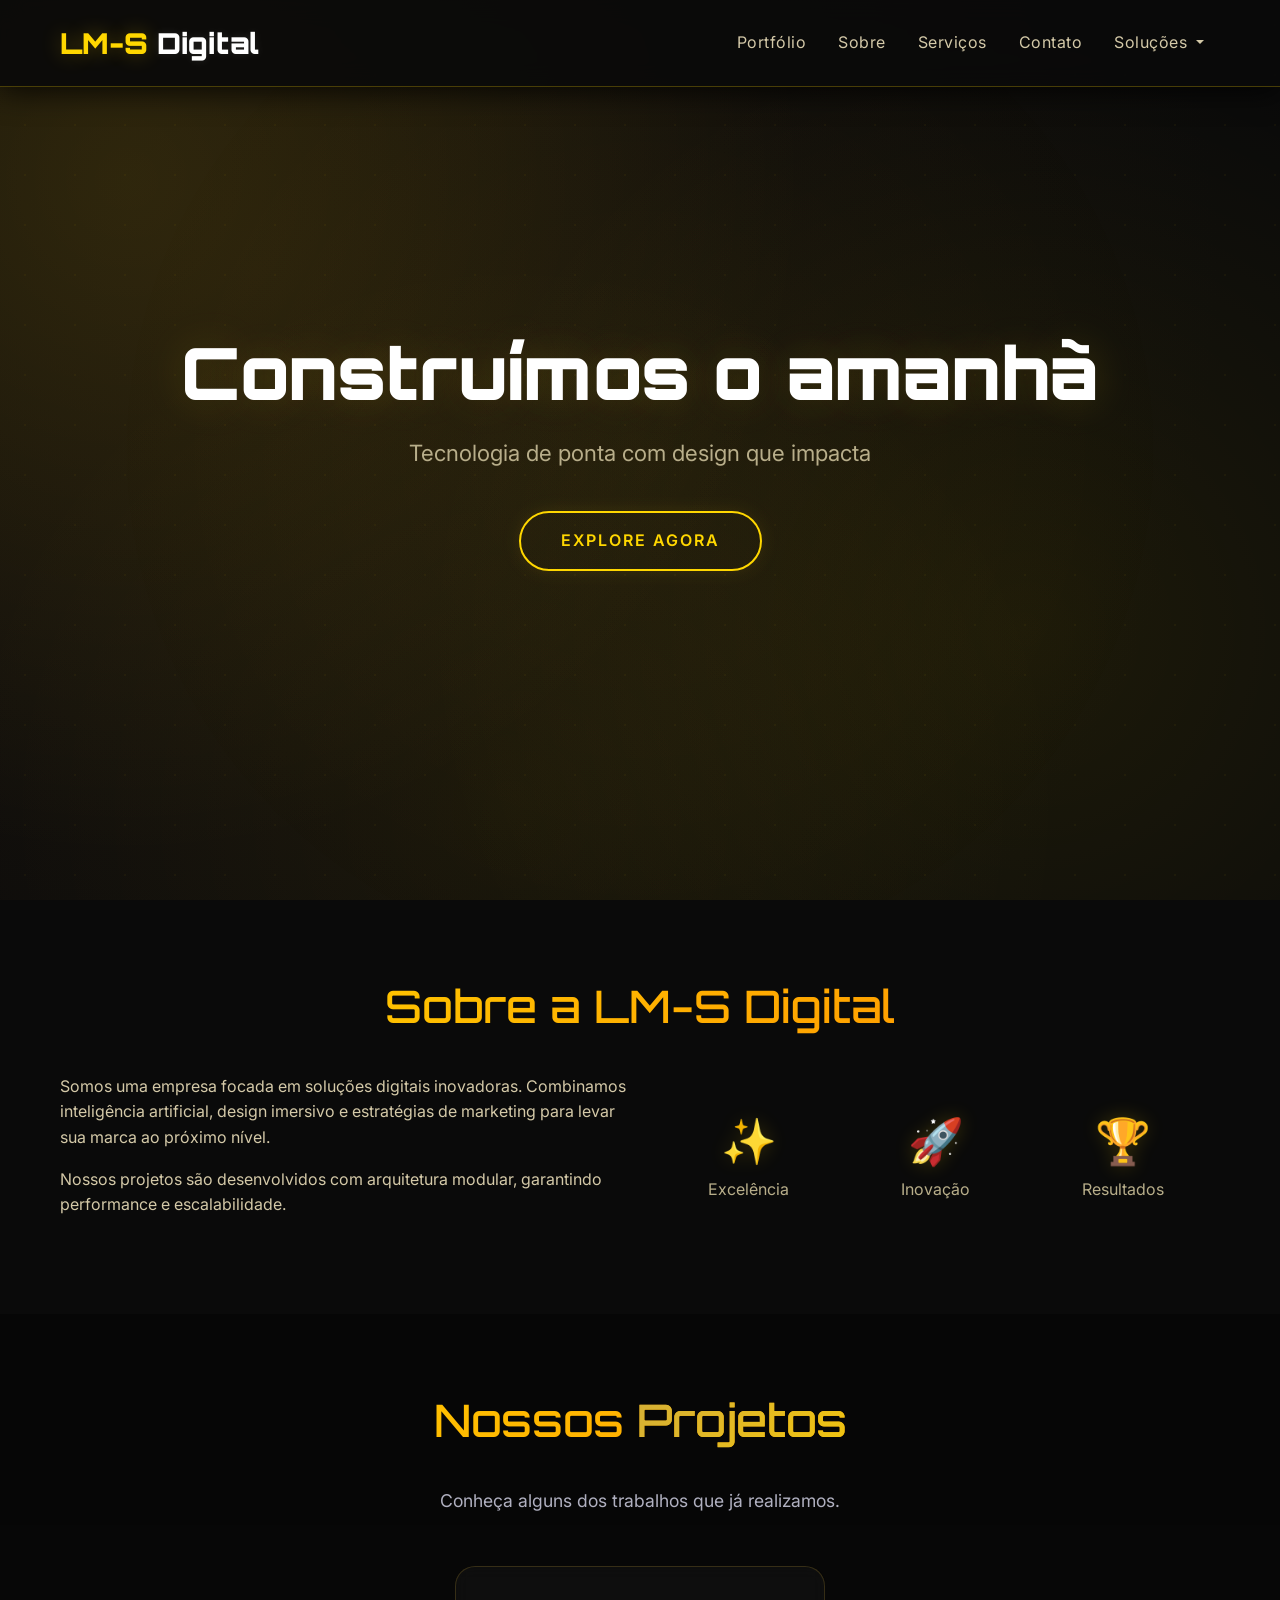
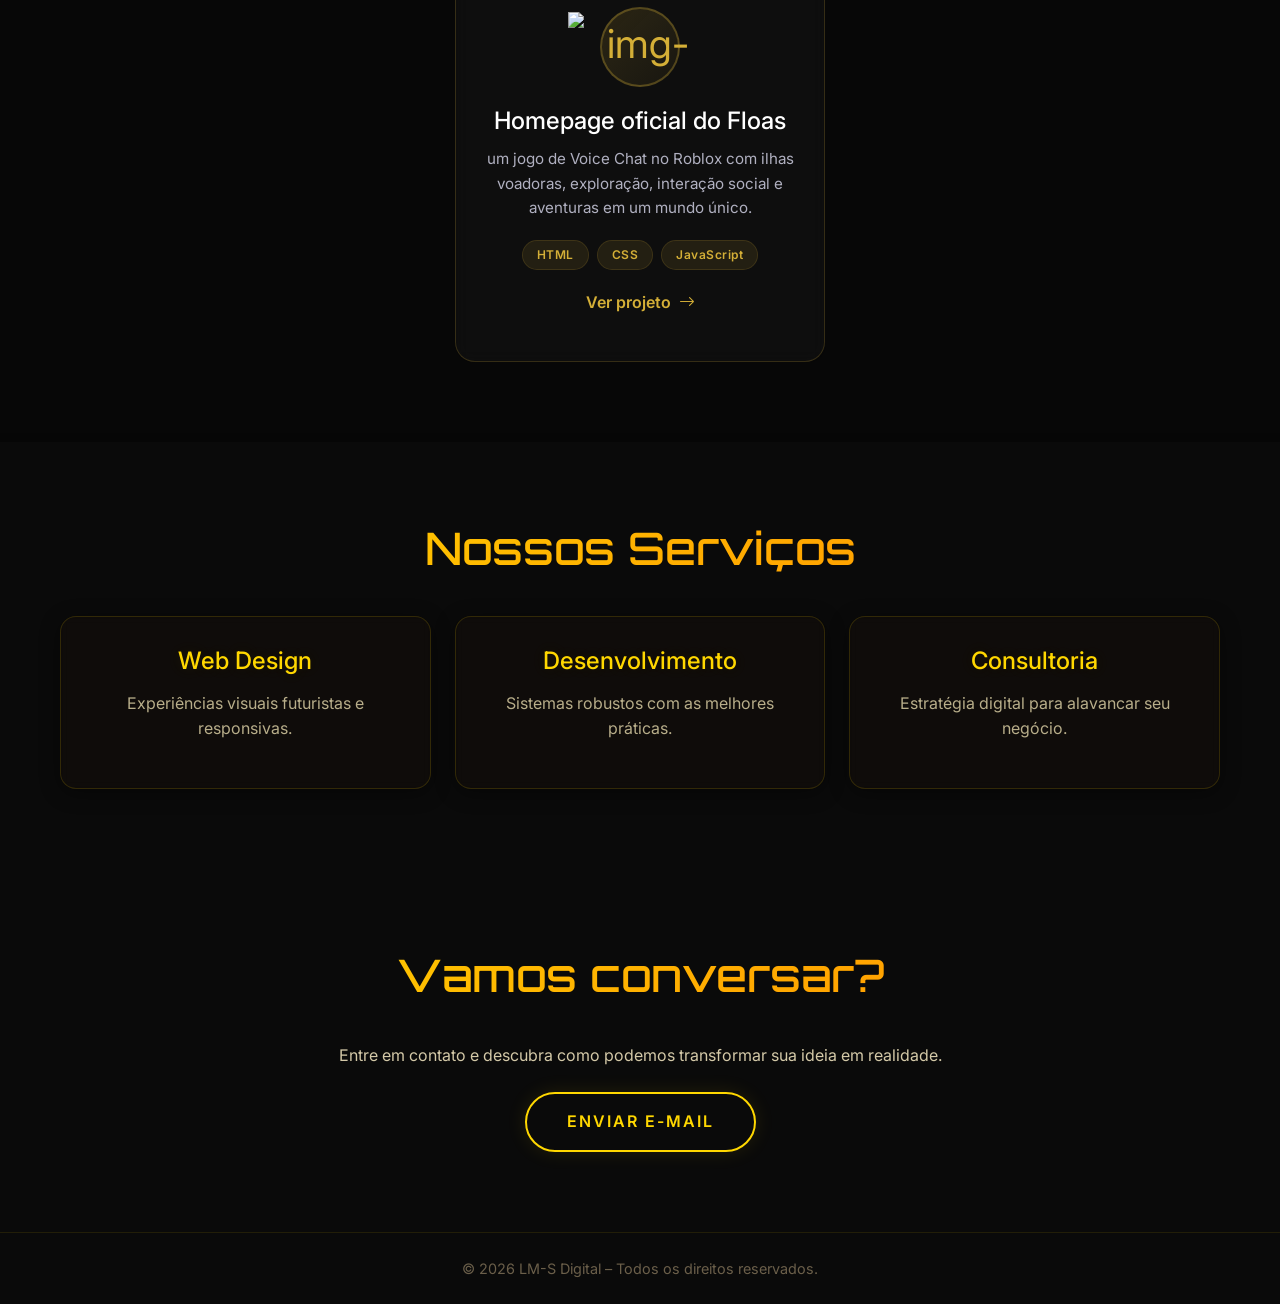
==== commit 54537261: "Alterações na pagina principal e seus relacionados pra estilo" ====
--- a/index.html
+++ b/index.html
@@ -36,6 +36,7 @@
       <!-- Menu colapsável -->
       <div class="collapse navbar-collapse" id="navbarContent">
         <ul class="navbar-nav ms-auto mb-2 mb-lg-0 align-items-lg-center">
+          <li class="nav-item"><a class="nav-link" href="#portfolio">Portfólio</a></li> <!-- Novo link -->
           <li class="nav-item"><a class="nav-link" href="#sobre">Sobre</a></li>
           <li class="nav-item"><a class="nav-link" href="#servicos">Serviços</a></li>
           <li class="nav-item"><a class="nav-link" href="#contato">Contato</a></li>
@@ -79,14 +80,43 @@
         </div>
         <div class="col-lg-6">
           <div class="stats d-flex justify-content-around text-center">
-            <div><span>+120</span> Projetos</div>
-            <div><span>98%</span> Satisfação</div>
-            <div><span>5 anos</span> de mercado</div>
+            <div><span>✨</span> Excelência</div>
+            <div><span>🚀</span> Inovação</div>
+            <div><span>🏆</span> Resultados</div>
+            
+            
           </div>
         </div>
       </div>
     </div>
   </section>
+
+  <!-- ===== PORTFÓLIO ===== -->
+<section id="portfolio" class="portfolio">
+  <div class="container">
+    <h2>Nossos <span>Projetos</span></h2>
+    <p class="section-sub">Conheça alguns dos trabalhos que já realizamos.</p>
+    <div class="row g-4 justify-content-center">
+      <!-- Card do Projeto 1 -->
+      <div class="col-md-6 col-lg-4">
+        <div class="portfolio-card">
+          <div class="portfolio-icon">
+           <img src="https://i.ibb.co/Fb27dh6x/img-redonda.png" alt="img-redonda" height="70">
+          </div>
+          <h3>Homepage oficial do Floas</h3>
+          <p>um jogo de Voice Chat no Roblox com ilhas voadoras, exploração, interação social e aventuras em um mundo único.</p>
+          <div class="portfolio-tags">
+            <span>HTML</span>
+            <span>CSS</span>
+            <span>JavaScript</span>
+          </div>
+          <a href="https://floasvoice-hue.github.io/floas-voice/" target="_blank" class="btn-portfolio">Ver projeto <i class="bi bi-arrow-right"></i></a>
+        </div>
+      </div>
+      <!-- Adicione mais cards aqui (copie o bloco acima) -->
+    </div>
+  </div>
+</section>
 
   <!-- ===== SERVIÇOS ===== -->
   <section id="servicos" class="servicos">
--- a/css/style.css
+++ b/css/style.css
@@ -281,4 +281,157 @@
   .stats div span {
     font-size: 2rem;
   }
+}
+/* ========== PORTFÓLIO ========== */
+.portfolio {
+  padding: 80px 0;
+  background: rgba(0, 0, 0, 0.3);
+}
+
+.portfolio h2 span {
+  background: linear-gradient(135deg, #d4af37, #f1c40f);
+  -webkit-background-clip: text;
+  -webkit-text-fill-color: transparent;
+}
+
+.section-sub {
+  text-align: center;
+  color: #b0b0c0;
+  font-size: 1.1rem;
+  margin-bottom: 50px;
+}
+
+.portfolio-card {
+  background: rgba(255, 255, 255, 0.03);
+  backdrop-filter: blur(8px);
+  border: 1px solid rgba(212, 175, 55, 0.2);
+  border-radius: 20px;
+  padding: 40px 30px;
+  text-align: center;
+  transition: 0.5s cubic-bezier(0.175, 0.885, 0.32, 1.275);
+  height: 100%;
+  display: flex;
+  flex-direction: column;
+  align-items: center;
+  position: relative;
+  overflow: hidden;
+}
+
+.portfolio-card::before {
+  content: '';
+  position: absolute;
+  top: -50%;
+  left: -50%;
+  width: 200%;
+  height: 200%;
+  background: radial-gradient(circle, rgba(212, 175, 55, 0.03) 0%, transparent 70%);
+  opacity: 0;
+  transition: 0.5s;
+}
+
+.portfolio-card:hover::before {
+  opacity: 1;
+}
+
+.portfolio-card:hover {
+  transform: translateY(-15px) scale(1.02);
+  border-color: #d4af37;
+  box-shadow: 0 20px 60px rgba(212, 175, 55, 0.15);
+}
+
+.portfolio-icon {
+  width: 80px;
+  height: 80px;
+  border-radius: 50%;
+  background: linear-gradient(135deg, rgba(212, 175, 55, 0.15), rgba(212, 175, 55, 0.05));
+  border: 2px solid rgba(212, 175, 55, 0.3);
+  display: flex;
+  align-items: center;
+  justify-content: center;
+  font-size: 2.5rem;
+  color: #d4af37;
+  margin-bottom: 20px;
+  transition: 0.4s;
+}
+
+.portfolio-card:hover .portfolio-icon {
+  transform: scale(1.1) rotate(-5deg);
+  border-color: #d4af37;
+  box-shadow: 0 0 30px rgba(212, 175, 55, 0.2);
+}
+
+.portfolio-card h3 {
+  font-size: 1.5rem;
+  color: #fff;
+  margin-bottom: 12px;
+}
+
+.portfolio-card p {
+  color: #b0b0c0;
+  font-size: 0.95rem;
+  line-height: 1.6;
+  flex: 1;
+  margin-bottom: 20px;
+}
+
+.portfolio-tags {
+  display: flex;
+  flex-wrap: wrap;
+  gap: 8px;
+  justify-content: center;
+  margin-bottom: 20px;
+}
+
+.portfolio-tags span {
+  background: rgba(212, 175, 55, 0.1);
+  border: 1px solid rgba(212, 175, 55, 0.15);
+  padding: 4px 14px;
+  border-radius: 50px;
+  font-size: 0.75rem;
+  color: #d4af37;
+  font-weight: 600;
+  letter-spacing: 0.5px;
+}
+
+.btn-portfolio {
+  display: inline-flex;
+  align-items: center;
+  gap: 8px;
+  color: #d4af37;
+  text-decoration: none;
+  font-weight: 600;
+  transition: 0.3s;
+  border-bottom: 2px solid transparent;
+  padding-bottom: 4px;
+}
+
+.btn-portfolio:hover {
+  color: #f1c40f;
+  border-bottom-color: #d4af37;
+  gap: 12px;
+}
+
+.btn-portfolio i {
+  transition: 0.3s;
+}
+
+.btn-portfolio:hover i {
+  transform: translateX(4px);
+}
+
+/* Responsividade */
+@media (max-width: 768px) {
+  .portfolio-card {
+    padding: 30px 20px;
+  }
+  .portfolio-icon {
+    width: 60px;
+    height: 60px;
+    font-size: 2rem;
+  }
+}
+.btn-portfolio {
+  pointer-events: auto !important; /* força a clicabilidade */
+  z-index: 10; /* garante que fique acima de outros elementos */
+  position: relative;
 }
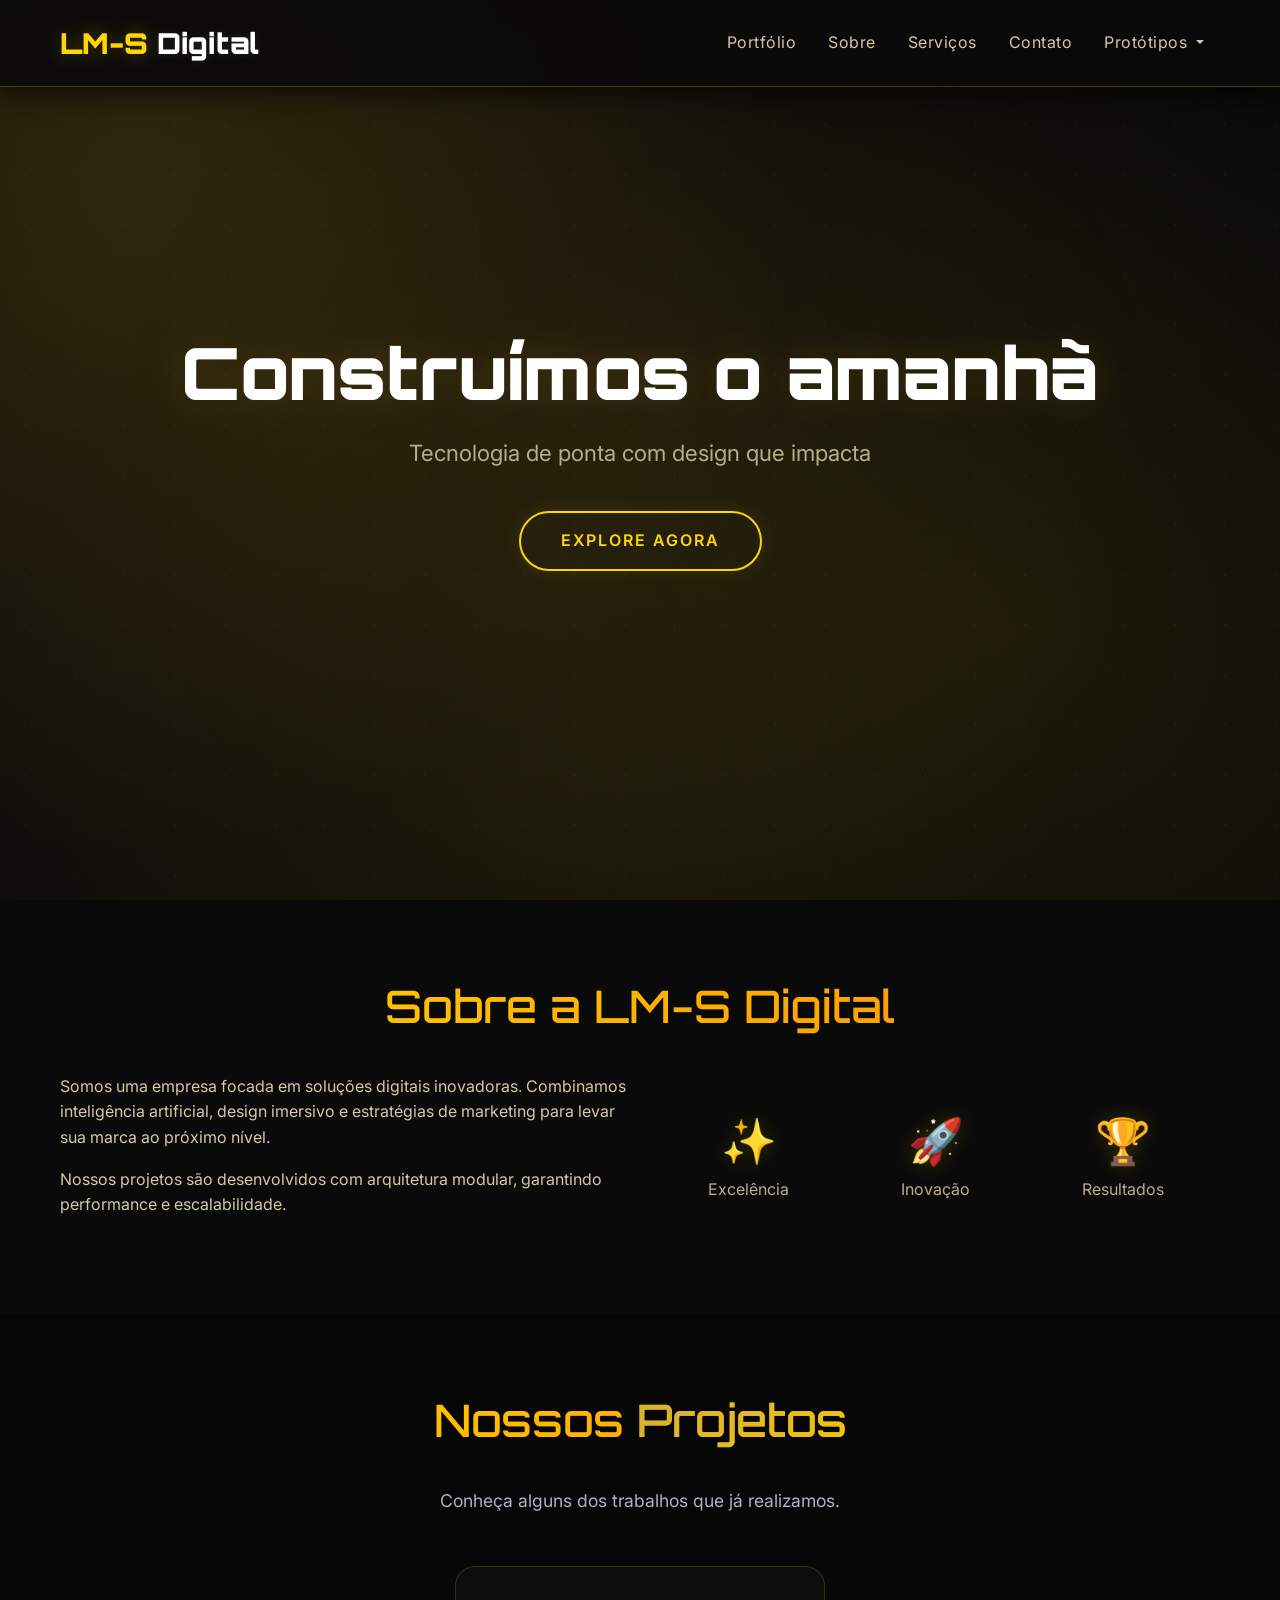
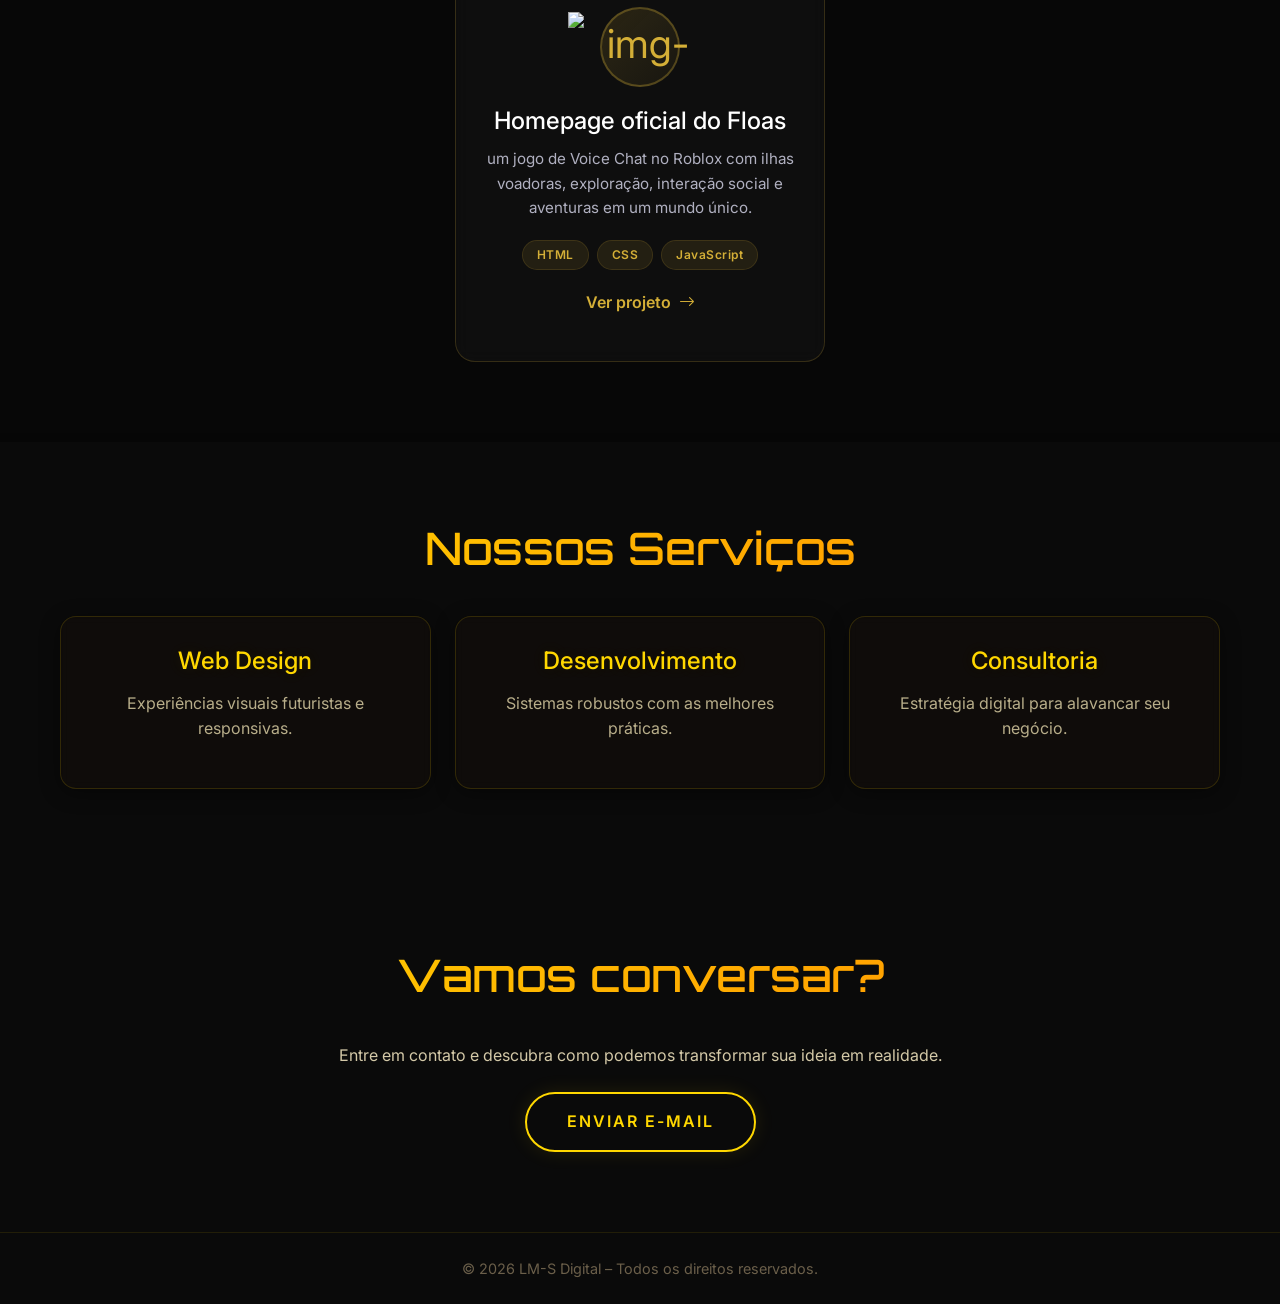
==== commit 2192e0e4: "Alguns ajustes" ====
--- a/index.html
+++ b/index.html
@@ -45,7 +45,7 @@
           <li class="nav-item dropdown">
             <a class="nav-link dropdown-toggle" href="#" id="navbarDropdown" role="button" 
                data-bs-toggle="dropdown" aria-expanded="false">
-              Soluções
+              Protótipos
             </a>
             <ul class="dropdown-menu custom-dropdown" aria-labelledby="navbarDropdown">
               <li><a class="dropdown-item" href="pages/institucional/index.html">Institucional</a></li>
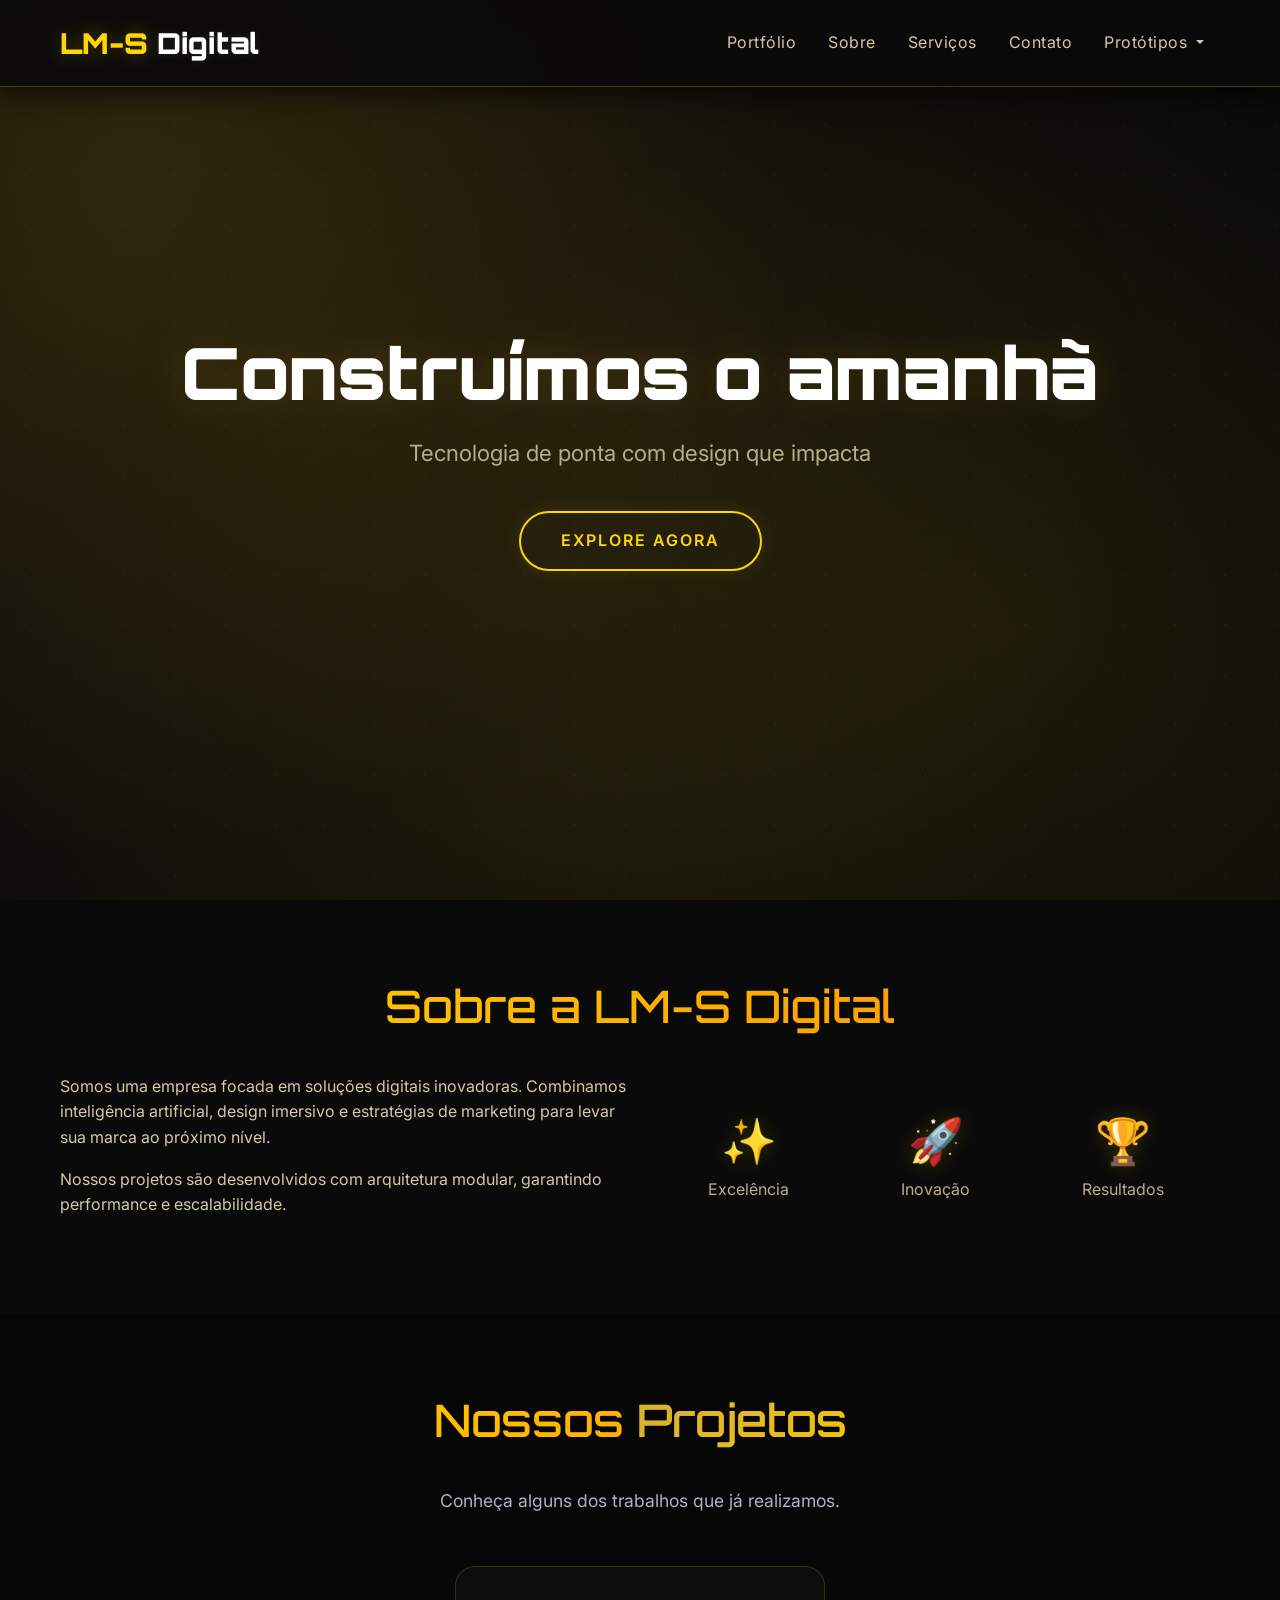
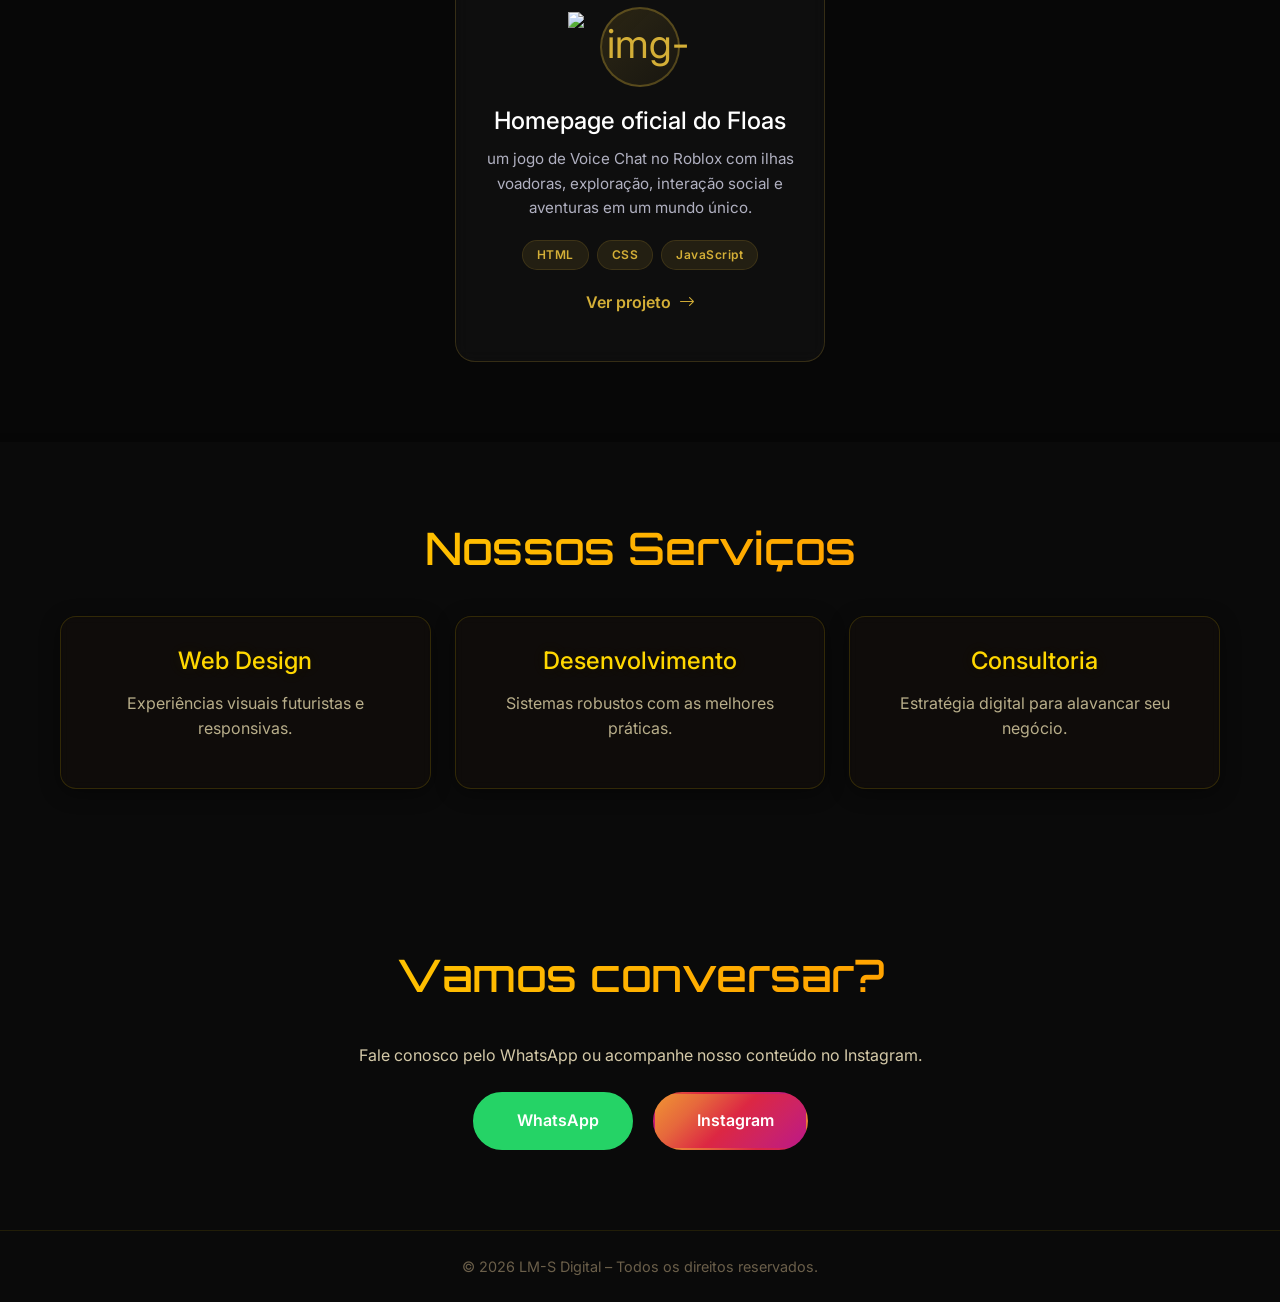
==== commit d9911d4a: "Adição de botões de contato funcionais" ====
--- a/index.html
+++ b/index.html
@@ -149,8 +149,14 @@
   <section id="contato" class="contato text-center">
     <div class="container">
       <h2>Vamos conversar?</h2>
-      <p class="mb-4">Entre em contato e descubra como podemos transformar sua ideia em realidade.</p>
-      <a href="mailto:contato@nexuscorp.com" class="btn-neon">Enviar e-mail</a>
+    <p class="mb-4">Fale conosco pelo WhatsApp ou acompanhe nosso conteúdo no Instagram.</p>
+    <div class="contato-actions">
+      <a href="https://wa.me/5511913578331?text=Olá!%20Gostaria%20de%20saber%20mais%20sobre%20os%20serviços." target="_blank" class="btn-whatsapp">
+        <i class="fab fa-whatsapp"></i> WhatsApp
+      </a>
+      <a href="https://www.instagram.com/lms_digitall?igsh=MWMyeW9ubXh2empocg%3D%3D" target="_blank" class="btn-instagram">
+        <i class="fab fa-instagram"></i> Instagram
+      </a>
     </div>
   </section>
 
--- a/css/style.css
+++ b/css/style.css
@@ -434,4 +434,48 @@
   pointer-events: auto !important; /* força a clicabilidade */
   z-index: 10; /* garante que fique acima de outros elementos */
   position: relative;
+}
+/* Botões de contato (WhatsApp e Instagram) */
+.contato-actions {
+  display: flex;
+  justify-content: center;
+  gap: 20px;
+  flex-wrap: wrap;
+}
+
+.btn-whatsapp,
+.btn-instagram {
+  display: inline-flex;
+  align-items: center;
+  gap: 10px;
+  padding: 14px 32px;
+  border-radius: 50px;
+  font-weight: 600;
+  text-decoration: none;
+  transition: 0.3s;
+  border: 2px solid transparent;
+  font-size: 1rem;
+}
+
+.btn-whatsapp {
+  background: #25D366;
+  color: #fff;
+  border-color: #25D366;
+}
+
+.btn-whatsapp:hover {
+  background: #1da851;
+  transform: scale(1.05);
+  box-shadow: 0 0 30px rgba(37, 211, 102, 0.3);
+}
+
+.btn-instagram {
+  background: linear-gradient(135deg, #f09433, #e6683c, #dc2743, #cc2366, #bc1888);
+  color: #fff;
+  border-color: transparent;
+}
+
+.btn-instagram:hover {
+  transform: scale(1.05);
+  box-shadow: 0 0 30px rgba(225, 48, 108, 0.3);
 }
